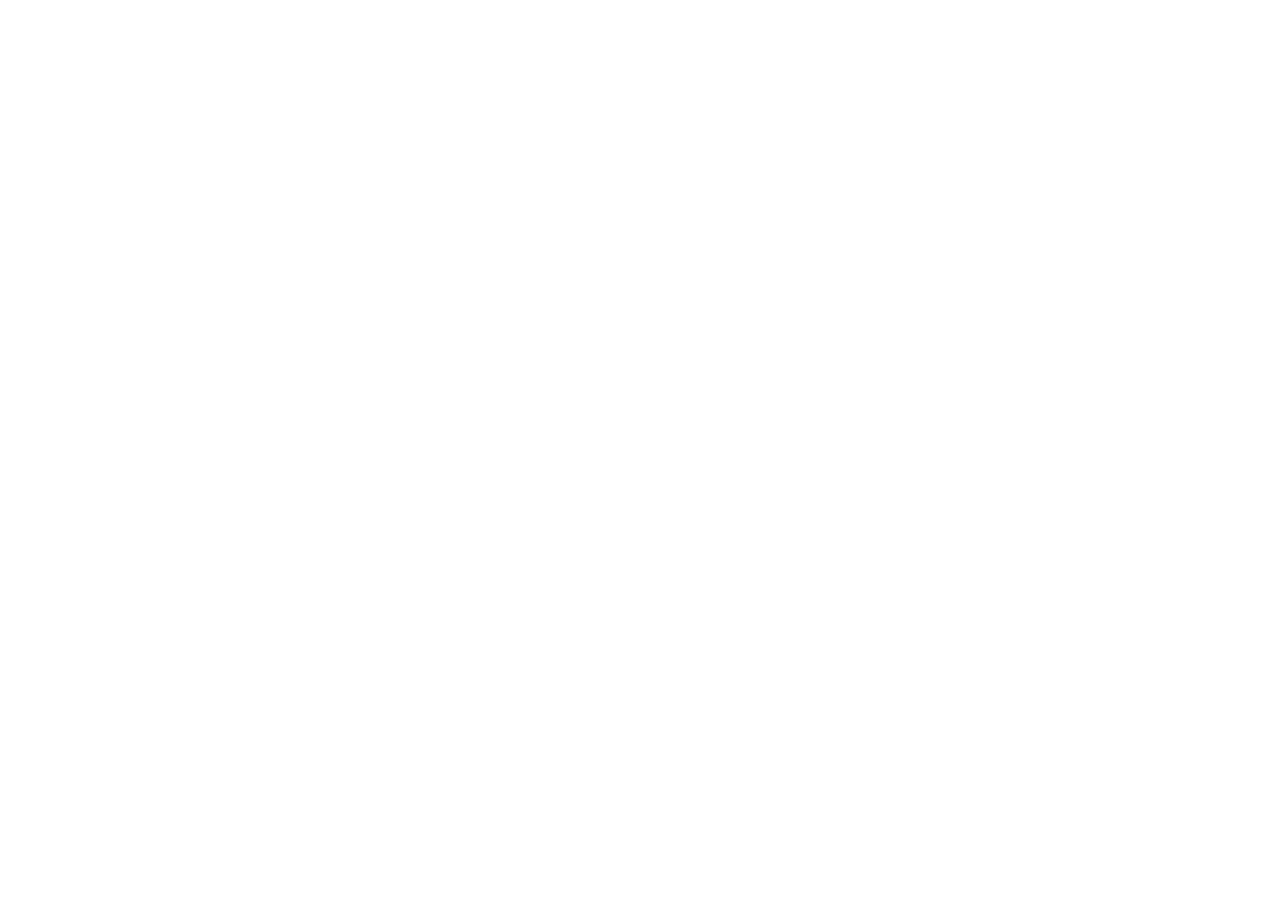
==== index.html @ 9b7648e2 "Addeed boilerplate. Start of project" ====
<!DOCTYPE html>
<html lang="en">
<head>
    <meta charset="UTF-8">
    <meta http-equiv="X-UA-Compatible" content="IE=edge">
    <meta name="viewport" content="width=device-width, initial-scale=1.0">
    <title>Administrator Dashboard</title>

    <link rel="stylesheet" href="style.css">
</head>
<body>
    
</body>

<script src="main.js"></script>
</html>
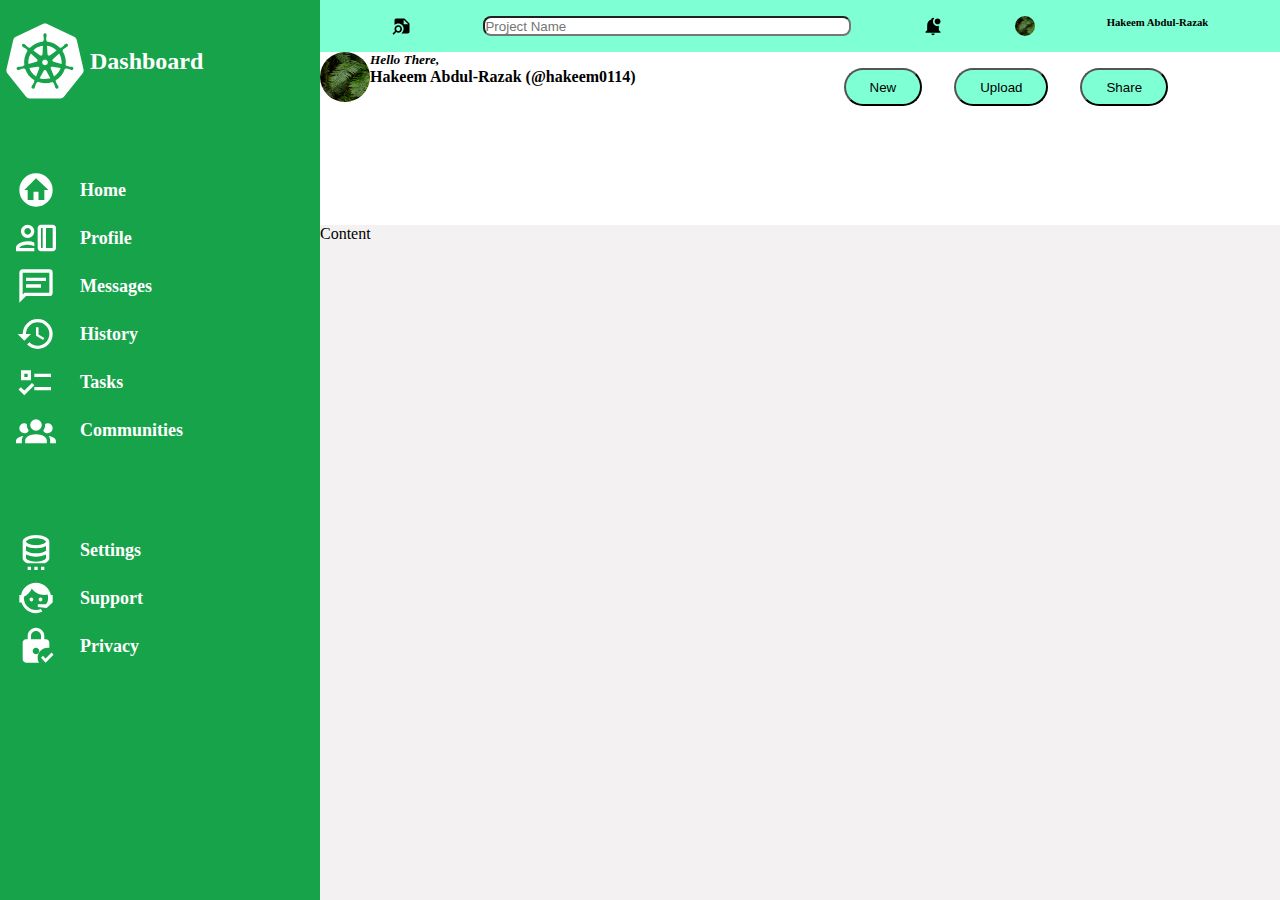
==== commit d4503ba4: "1/2 way through project" ====
--- a/index.html
+++ b/index.html
@@ -9,7 +9,88 @@
     <link rel="stylesheet" href="style.css">
 </head>
 <body>
-    
+    <div class="grid-container">
+        <div class="sidebar">
+            <div class="sidebar-hero">
+              <svg xmlns="http://www.w3.org/2000/svg" viewBox="0 0 24 24"><title>kubernetes</title><path d="M13.95 13.5H13.72C13.54 13.61 13.46 13.82 13.54 14L14.4 16.11C15.23 15.58 15.86 14.79 16.19 13.86L13.96 13.5H13.95M10.5 13.79C10.44 13.62 10.29 13.5 10.12 13.5H10.04L7.82 13.87C8.15 14.79 8.78 15.57 9.61 16.1L10.46 14.03V14C10.5 13.95 10.5 13.86 10.5 13.79M12.33 14.6C12.23 14.42 12 14.35 11.82 14.45C11.75 14.5 11.7 14.53 11.67 14.6H11.66L10.57 16.57C11.35 16.83 12.19 16.88 13 16.69C13.14 16.66 13.29 16.62 13.43 16.57L12.34 14.6H12.33M15.78 10.03L14.1 11.5L14.11 11.53C13.95 11.67 13.93 11.91 14.07 12.06C14.12 12.12 14.18 12.16 14.25 12.18L14.26 12.19L16.43 12.81C16.5 11.84 16.29 10.86 15.78 10.03M12.67 10.19C12.68 10.4 12.85 10.56 13.06 10.55C13.14 10.55 13.21 10.53 13.27 10.5H13.28L15.11 9.19C14.41 8.5 13.5 8.07 12.54 7.95L12.67 10.19M10.73 10.5C10.9 10.61 11.13 10.58 11.25 10.41C11.3 10.35 11.32 10.28 11.33 10.2H11.34L11.46 7.95C11.31 7.97 11.16 8 11 8.03C10.2 8.21 9.46 8.61 8.88 9.19L10.72 10.5H10.73M9.74 12.19C9.94 12.14 10.06 11.93 10 11.73C10 11.65 9.95 11.59 9.89 11.54V11.53L8.21 10C7.69 10.86 7.47 11.84 7.58 12.82L9.74 12.2V12.19M11.38 12.85L12 13.15L12.62 12.85L12.77 12.18L12.34 11.65H11.65L11.22 12.18L11.38 12.85M22.27 14.17L20.5 6.5C20.41 6.08 20.13 5.74 19.76 5.56L12.59 2.13C12.22 1.96 11.78 1.96 11.4 2.13L4.24 5.56C3.87 5.74 3.59 6.08 3.5 6.5L1.73 14.17C1.68 14.37 1.68 14.57 1.73 14.76C1.74 14.82 1.76 14.88 1.78 14.94C1.81 15.03 1.86 15.13 1.91 15.21C1.94 15.25 1.96 15.29 2 15.32L6.95 21.5C6.97 21.5 7 21.54 7 21.56C7.1 21.65 7.19 21.72 7.28 21.78C7.4 21.86 7.54 21.92 7.68 21.95C7.79 22 7.91 22 8 22H16.12C16.19 22 16.26 21.97 16.32 21.95C16.37 21.94 16.42 21.92 16.46 21.91C16.5 21.89 16.53 21.88 16.57 21.86C16.62 21.84 16.67 21.81 16.72 21.78C16.84 21.7 16.95 21.6 17.05 21.5L17.2 21.3L22 15.32C22.1 15.2 22.17 15.07 22.22 14.94C22.24 14.88 22.26 14.82 22.27 14.76C22.32 14.57 22.32 14.36 22.27 14.17M14.84 17.16C14.86 17.22 14.88 17.28 14.91 17.33C14.87 17.41 14.85 17.5 14.88 17.59C15 17.83 15.11 18.05 15.26 18.27C15.34 18.38 15.42 18.5 15.5 18.61C15.5 18.64 15.53 18.69 15.54 18.73C15.66 18.93 15.6 19.19 15.39 19.32S14.92 19.37 14.8 19.17C14.79 19.14 14.78 19.12 14.77 19.09C14.75 19.06 14.73 19 14.71 19C14.66 18.85 14.62 18.72 14.59 18.59C14.5 18.34 14.42 18.1 14.29 17.87C14.24 17.8 14.16 17.75 14.08 17.73L14 17.57C12.71 18.05 11.3 18.05 10.03 17.56L9.93 17.74C9.86 17.75 9.79 17.78 9.74 17.83C9.6 18.07 9.5 18.32 9.41 18.6C9.38 18.73 9.34 18.86 9.29 19C9.27 19 9.25 19.07 9.23 19.1C9.15 19.32 8.91 19.44 8.68 19.36C8.46 19.28 8.34 19.04 8.42 18.81C8.43 18.78 8.45 18.76 8.46 18.73C8.5 18.7 8.5 18.65 8.5 18.62C8.59 18.5 8.66 18.39 8.74 18.27C8.9 18.06 9.03 17.82 9.13 17.58C9.14 17.5 9.13 17.41 9.1 17.33L9.17 17.15C8 16.45 7.12 15.36 6.7 14.06L6.5 14.09C6.44 14.04 6.35 14 6.27 14C6 14.05 5.76 14.13 5.5 14.22C5.39 14.28 5.26 14.33 5.13 14.37C5.1 14.38 5.06 14.39 5 14.4C4.78 14.47 4.54 14.35 4.46 14.13C4.39 13.9 4.5 13.66 4.74 13.58C4.76 13.58 4.79 13.57 4.82 13.57V13.56H4.83L4.94 13.54C5.08 13.5 5.22 13.5 5.35 13.5C5.61 13.5 5.87 13.44 6.12 13.38C6.2 13.33 6.26 13.27 6.31 13.19L6.5 13.14C6.29 11.78 6.6 10.41 7.36 9.27L7.22 9.15C7.22 9.06 7.19 8.97 7.14 8.9C6.94 8.73 6.73 8.58 6.5 8.45C6.38 8.39 6.26 8.32 6.14 8.24C6.12 8.22 6.08 8.19 6.06 8.17L6.05 8.16C5.85 8 5.8 7.74 5.94 7.53C6.03 7.43 6.15 7.38 6.29 7.38C6.4 7.39 6.5 7.43 6.59 7.5L6.68 7.57C6.78 7.66 6.87 7.77 6.96 7.87C7.14 8.06 7.33 8.24 7.54 8.39C7.62 8.43 7.71 8.44 7.8 8.42L7.95 8.53C8.7 7.73 9.68 7.17 10.75 6.93C11 6.87 11.27 6.83 11.53 6.81L11.54 6.63C11.61 6.57 11.65 6.5 11.68 6.4C11.69 6.14 11.67 5.88 11.63 5.63C11.6 5.5 11.58 5.36 11.57 5.22V5.1C11.55 4.86 11.72 4.65 11.96 4.62S12.4 4.77 12.43 5V5.22C12.42 5.36 12.4 5.5 12.37 5.63C12.33 5.88 12.31 6.14 12.32 6.4C12.34 6.5 12.39 6.57 12.46 6.62L12.47 6.81C13.83 6.93 15.09 7.54 16.03 8.53L16.19 8.41C16.28 8.43 16.37 8.42 16.45 8.38C16.66 8.23 16.86 8.05 17.03 7.86C17.12 7.76 17.21 7.66 17.31 7.56C17.34 7.54 17.38 7.5 17.41 7.5C17.58 7.32 17.85 7.32 18 7.5C18.19 7.66 18.18 7.93 18 8.1C18 8.12 17.97 8.14 17.94 8.16C17.92 8.18 17.88 8.21 17.85 8.23C17.74 8.31 17.62 8.38 17.5 8.44C17.27 8.57 17.05 8.72 16.86 8.89C16.8 8.96 16.77 9.04 16.78 9.13L16.62 9.27C17.39 10.4 17.7 11.78 17.5 13.13L17.69 13.18C17.73 13.26 17.8 13.32 17.88 13.36C18.13 13.43 18.39 13.47 18.65 13.5H19.06C19.09 13.53 19.14 13.54 19.18 13.55C19.42 13.58 19.58 13.8 19.55 14.04C19.5 14.27 19.31 14.44 19.07 14.41C19.04 14.4 19 14.4 19 14.39V14.38C18.94 14.38 18.9 14.37 18.86 14.36C18.73 14.32 18.61 14.27 18.5 14.21C18.24 14.11 18 14.04 17.73 14C17.64 14 17.56 14 17.5 14.08C17.43 14.07 17.37 14.06 17.31 14.05C16.9 15.36 16 16.46 14.84 17.16Z" /></svg>
+                <h2>Dashboard</h2>
+            </div>
+
+           <div class="sidebar-menu">
+                <div class="image-text"> 
+                    <svg xmlns="http://www.w3.org/2000/svg" viewBox="0 0 24 24"><title>home-circle</title><path d="M19.07,4.93C17.22,3 14.66,1.96 12,2C9.34,1.96 6.79,3 4.94,4.93C3,6.78 1.96,9.34 2,12C1.96,14.66 3,17.21 4.93,19.06C6.78,21 9.34,22.04 12,22C14.66,22.04 17.21,21 19.06,19.07C21,17.22 22.04,14.66 22,12C22.04,9.34 21,6.78 19.07,4.93M17,12V18H13.5V13H10.5V18H7V12H5L12,5L19.5,12H17Z" /></svg>
+                    <p> <a href="#">Home</a> </p>
+                </div>
+                <div class="image-text"> 
+                    <svg xmlns="http://www.w3.org/2000/svg" viewBox="0 0 24 24"><title>account-credit-card-outline</title><path d="M7 4C4.8 4 3 5.8 3 8S4.8 12 7 12 11 10.2 11 8 9.2 4 7 4M7 10C5.9 10 5 9.1 5 8S5.9 6 7 6 9 6.9 9 8 8.1 10 7 10M7 14C3.1 14 0 15.8 0 18V20H11V18H2C2 17.4 3.8 16 7 16C8.8 16 10.2 16.5 11 17V14.8C9.9 14.3 8.5 14 7 14M22 4H15C13.9 4 13 4.9 13 6V18C13 19.1 13.9 20 15 20H22C23.1 20 24 19.1 24 18V6C24 4.9 23.1 4 22 4M16 18H15V6H16V18M22 18H18V6H22V18Z" /></svg>
+                     <p> <a href="#">Profile</a> </p>
+                </div>
+                <div class="image-text"> 
+                    <svg xmlns="http://www.w3.org/2000/svg" viewBox="0 0 24 24"><title>message-text-outline</title><path d="M20,2A2,2 0 0,1 22,4V16A2,2 0 0,1 20,18H6L2,22V4C2,2.89 2.9,2 4,2H20M4,4V17.17L5.17,16H20V4H4M6,7H18V9H6V7M6,11H15V13H6V11Z" /></svg>
+                     <p> <a href="#">Messages</a> </p>
+                </div>
+                <div class="image-text"> 
+                    <svg xmlns="http://www.w3.org/2000/svg" viewBox="0 0 24 24"><title>history</title><path d="M13.5,8H12V13L16.28,15.54L17,14.33L13.5,12.25V8M13,3A9,9 0 0,0 4,12H1L4.96,16.03L9,12H6A7,7 0 0,1 13,5A7,7 0 0,1 20,12A7,7 0 0,1 13,19C11.07,19 9.32,18.21 8.06,16.94L6.64,18.36C8.27,20 10.5,21 13,21A9,9 0 0,0 22,12A9,9 0 0,0 13,3" /></svg>
+                      <p> <a href="#">History</a> </p>
+                </div>
+                <div class="image-text"> 
+                    <svg xmlns="http://www.w3.org/2000/svg" viewBox="0 0 24 24"><title>format-list-checks</title><path d="M3,5H9V11H3V5M5,7V9H7V7H5M11,7H21V9H11V7M11,15H21V17H11V15M5,20L1.5,16.5L2.91,15.09L5,17.17L9.59,12.59L11,14L5,20Z" /></svg>
+                     <p> <a href="#">Tasks</a> </p>
+                </div>
+                <div class="image-text"> 
+                    <svg xmlns="http://www.w3.org/2000/svg" viewBox="0 0 24 24"><title>account-group</title><path d="M12,5.5A3.5,3.5 0 0,1 15.5,9A3.5,3.5 0 0,1 12,12.5A3.5,3.5 0 0,1 8.5,9A3.5,3.5 0 0,1 12,5.5M5,8C5.56,8 6.08,8.15 6.53,8.42C6.38,9.85 6.8,11.27 7.66,12.38C7.16,13.34 6.16,14 5,14A3,3 0 0,1 2,11A3,3 0 0,1 5,8M19,8A3,3 0 0,1 22,11A3,3 0 0,1 19,14C17.84,14 16.84,13.34 16.34,12.38C17.2,11.27 17.62,9.85 17.47,8.42C17.92,8.15 18.44,8 19,8M5.5,18.25C5.5,16.18 8.41,14.5 12,14.5C15.59,14.5 18.5,16.18 18.5,18.25V20H5.5V18.25M0,20V18.5C0,17.11 1.89,15.94 4.45,15.6C3.86,16.28 3.5,17.22 3.5,18.25V20H0M24,20H20.5V18.25C20.5,17.22 20.14,16.28 19.55,15.6C22.11,15.94 24,17.11 24,18.5V20Z" /></svg>
+                     <p> <a href="#">Communities</a> </p>
+                </div>
+           </div>
+
+           <div class="sidebar-menu2">
+                <div class="image-text"> 
+                    <svg xmlns="http://www.w3.org/2000/svg" viewBox="0 0 24 24"><title>database-settings-outline</title><path d="M12 3C7.58 3 4 4.79 4 7V17C4 18.2 5.06 19.27 6.73 20H17.27C18.94 19.27 20 18.2 20 17V7C20 4.79 16.42 3 12 3M18 17C18 17.5 15.87 19 12 19S6 17.5 6 17V14.77C7.61 15.55 9.72 16 12 16S16.39 15.55 18 14.77V17M18 12.45C16.7 13.4 14.42 14 12 14S7.3 13.4 6 12.45V9.64C7.47 10.47 9.61 11 12 11S16.53 10.47 18 9.64V12.45M12 9C8.13 9 6 7.5 6 7S8.13 5 12 5 18 6.5 18 7 15.87 9 12 9M7 22H9V24H7V22M15 22H17V24H15V22M11 22H13V24H11V22Z" /></svg> 
+                     <p> <a href="#">Settings</a> </p>
+                </div>
+                <div class="image-text"> 
+                    <svg xmlns="http://www.w3.org/2000/svg" viewBox="0 0 24 24"><title>face-agent</title><path d="M18.72,14.76C19.07,13.91 19.26,13 19.26,12C19.26,11.28 19.15,10.59 18.96,9.95C18.31,10.1 17.63,10.18 16.92,10.18C13.86,10.18 11.15,8.67 9.5,6.34C8.61,8.5 6.91,10.26 4.77,11.22C4.73,11.47 4.73,11.74 4.73,12A7.27,7.27 0 0,0 12,19.27C13.05,19.27 14.06,19.04 14.97,18.63C15.54,19.72 15.8,20.26 15.78,20.26C14.14,20.81 12.87,21.08 12,21.08C9.58,21.08 7.27,20.13 5.57,18.42C4.53,17.38 3.76,16.11 3.33,14.73H2V10.18H3.09C3.93,6.04 7.6,2.92 12,2.92C14.4,2.92 16.71,3.87 18.42,5.58C19.69,6.84 20.54,8.45 20.89,10.18H22V14.67H22V14.69L22,14.73H21.94L18.38,18L13.08,17.4V15.73H17.91L18.72,14.76M9.27,11.77C9.57,11.77 9.86,11.89 10.07,12.11C10.28,12.32 10.4,12.61 10.4,12.91C10.4,13.21 10.28,13.5 10.07,13.71C9.86,13.92 9.57,14.04 9.27,14.04C8.64,14.04 8.13,13.54 8.13,12.91C8.13,12.28 8.64,11.77 9.27,11.77M14.72,11.77C15.35,11.77 15.85,12.28 15.85,12.91C15.85,13.54 15.35,14.04 14.72,14.04C14.09,14.04 13.58,13.54 13.58,12.91A1.14,1.14 0 0,1 14.72,11.77Z" /></svg>
+                      <p> <a href="#">Support</a> </p>
+                </div>
+                <div class="image-text"> 
+                    <svg xmlns="http://www.w3.org/2000/svg" viewBox="0 0 24 24"><title>lock-check</title><path d="M19 13C19.34 13 19.67 13.04 20 13.09V10C20 8.9 19.11 8 18 8H17V6C17 3.24 14.76 1 12 1S7 3.24 7 6V8H6C4.9 8 4 8.89 4 10V20C4 21.11 4.89 22 6 22H13.81C13.3 21.12 13 20.1 13 19C13 15.69 15.69 13 19 13M9 6C9 4.34 10.34 3 12 3S15 4.34 15 6V8H9V6M12 17C10.9 17 10 16.11 10 15S10.9 13 12 13C13.1 13 14 13.89 14 15C14 16.11 13.11 17 12 17M22.5 17.25L17.75 22L15 19L16.16 17.84L17.75 19.43L21.34 15.84L22.5 17.25Z" /></svg>
+                      <p> <a href="#">Privacy</a> </p>
+                </div>
+           </div>
+
+        </div>
+
+        <div class="main">
+            <div class="header">
+                <div class="nav">
+                    <svg xmlns="http://www.w3.org/2000/svg" viewBox="0 0 24 24"><title>note-search</title><path d="M15 3H5C3.89 3 3 3.89 3 5V10.82C5.55 8.37 9.59 8.4 12.1 10.9C14.63 13.44 14.63 17.56 12.1 20.1C11.74 20.45 11.35 20.74 10.94 21H19C20.11 21 21 20.11 21 19V9L15 3M14 10V4.5L19.5 10H14M7.5 11C5 11 3 13 3 15.5C3 16.38 3.25 17.21 3.69 17.9L.61 21L2 22.39L5.12 19.32C5.81 19.75 6.63 20 7.5 20C10 20 12 18 12 15.5S10 11 7.5 11M7.5 18C6.12 18 5 16.88 5 15.5S6.12 13 7.5 13 10 14.12 10 15.5 8.88 18 7.5 18Z" /></svg>
+                    <input type="text" placeholder="Project Name" class="search-field">
+                    <svg xmlns="http://www.w3.org/2000/svg" viewBox="0 0 24 24"><title>bell-badge</title><path d="M21 6.5C21 8.43 19.43 10 17.5 10S14 8.43 14 6.5 15.57 3 17.5 3 21 4.57 21 6.5M19 11.79C18.5 11.92 18 12 17.5 12C14.47 12 12 9.53 12 6.5C12 5.03 12.58 3.7 13.5 2.71C13.15 2.28 12.61 2 12 2C10.9 2 10 2.9 10 4V4.29C7.03 5.17 5 7.9 5 11V17L3 19V20H21V19L19 17V11.79M12 23C13.11 23 14 22.11 14 21H10C10 22.11 10.9 23 12 23Z" /></svg>               
+                    <img src="/images/leaf.aviv" width="20px" height="20px" alt="User Profile Photo">
+                    <h6>Hakeem Abdul-Razak</h6>
+                </div>
+
+                <div class="intro">
+                    <div class="left">
+                        <img src="/images/leaf.aviv" width="20px" height="20px" alt="User Profile Photo">
+                        <div class="left-text">
+                            <h5> <em>Hello There,</em></h5>
+                            <h4>Hakeem Abdul-Razak (@hakeem0114)</h4>
+                        </div>
+
+                        <div class="btns">
+                            <button>New</button>
+                            <button>Upload</button>
+                            <button>Share</button>
+                        </div>
+                    </div>
+
+                </div>
+            </div>
+            <div class="content">Content</div>
+        </div>
+           
+    </div>
 </body>
 
 <script src="main.js"></script>
--- a/style.css
+++ b/style.css
@@ -0,0 +1,167 @@
+*{
+    box-sizing: border-box;
+    margin: 0;
+    padding: 0;
+
+
+    --header-black: #212121;
+    --sidebar-red: #16a34a;
+    --sidebar-font: #fff;
+    --main-color: #d1d5db;
+}
+
+/* Sidebar*/
+
+body{
+    font-family:Georgia,serif;
+
+}
+
+.grid-container{
+   
+    display: grid;
+    grid-template-columns: 25% 75% ; /* col1, col2*/
+
+    
+}
+
+.sidebar{
+    background-color: var(--sidebar-red);
+    height: 100vh;
+    
+
+  
+    color: var(--sidebar-font);
+    fill: var(--sidebar-font);
+}
+
+.sidebar-menu{
+    display:grid;
+    gap: .5rem;
+    margin-left: 1rem;
+}
+.sidebar-hero{
+    display:flex; /* Puts letter on right of image*/
+    justify-content: start;
+    align-items: center;
+    margin: 1rem 0 4rem 0; /* top | right | bottom | left */
+}
+
+.sidebar-hero > svg{
+    width: 90px;
+    height: 90px;
+}
+
+.image-text{
+    display: flex;
+    justify-content: start;
+    align-items: center;
+} 
+.image-text>svg{
+    width: 40px;
+    height: 40px;
+}
+
+.image-text >p{
+    font-size: 18px;
+    font-weight: bold;  
+
+    padding-left: 1.5rem;    
+}
+
+.image-text > p a{
+    text-decoration: none; /*Removed hyperlink underline*/
+    color:  #fff;
+}
+.image-text > p a:visited{
+    text-decoration: none; /*Removed hyperlink underline*/
+    color:  #fff;
+}
+
+
+.image-text > p:hover{
+   transform: scale(1.05);
+   
+   
+}
+
+
+.sidebar-menu2{
+    margin-top: 5rem;
+    margin-left: 1rem;
+
+    display:grid;
+    gap: .5rem;
+}
+/* Main*/
+
+.main{
+    margin: 0;
+    padding: 0;
+
+    background-color: #fff;
+    height:100vh;
+
+    display: grid;
+    grid-template-rows: 25% 75%;
+}
+
+.header{
+    background-color:  #fff;
+    height:100vh;
+
+    display:flex;
+    flex-direction: column;
+}
+
+.nav{
+    background-color: aquamarine;
+    display: flex;
+    justify-content: space-evenly;
+
+    padding: 1rem 0;
+}
+.nav > svg{
+    width: 20px;
+    height: 20px;
+}
+
+.nav > input{
+    width: 23rem;
+    border-radius: .5rem;
+}
+
+.nav>img, .left > img{
+    border-radius: 50%;
+}
+.left{
+   display: flex;
+}
+
+.left >img{
+    width:50px;
+    height: 50px;
+}
+
+.btns{
+    display: flex;
+    margin-left: 12rem;
+}
+
+.btns > button{
+    display: flex;
+    margin: 1rem;
+}
+
+button{
+    padding: 0px;
+    background-color: aquamarine;
+    columns: var(--sidebar-font);
+    border-radius: 20px;
+   padding: .6rem 1.5rem;
+    text-align: center;
+}
+
+.content{
+    background-color: rgb(243, 241, 241);
+}
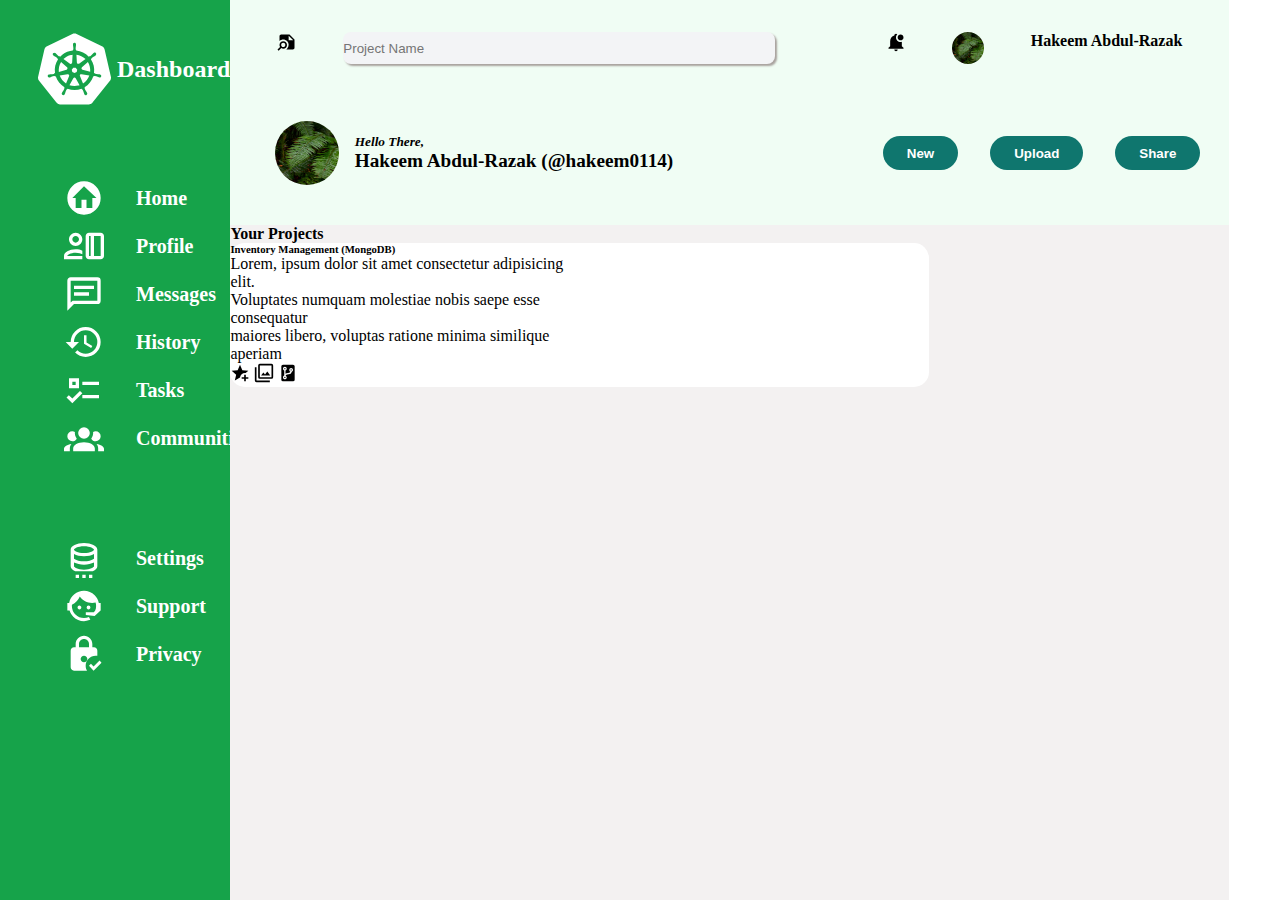
==== commit 73ad61ca: "Broke front-end. redo" ====
--- a/index.html
+++ b/index.html
@@ -67,12 +67,13 @@
                     <input type="text" placeholder="Project Name" class="search-field">
                     <svg xmlns="http://www.w3.org/2000/svg" viewBox="0 0 24 24"><title>bell-badge</title><path d="M21 6.5C21 8.43 19.43 10 17.5 10S14 8.43 14 6.5 15.57 3 17.5 3 21 4.57 21 6.5M19 11.79C18.5 11.92 18 12 17.5 12C14.47 12 12 9.53 12 6.5C12 5.03 12.58 3.7 13.5 2.71C13.15 2.28 12.61 2 12 2C10.9 2 10 2.9 10 4V4.29C7.03 5.17 5 7.9 5 11V17L3 19V20H21V19L19 17V11.79M12 23C13.11 23 14 22.11 14 21H10C10 22.11 10.9 23 12 23Z" /></svg>               
                     <img src="/images/leaf.aviv" width="20px" height="20px" alt="User Profile Photo">
-                    <h6>Hakeem Abdul-Razak</h6>
+                    <h4>Hakeem Abdul-Razak</h4>
                 </div>
 
                 <div class="intro">
                     <div class="left">
                         <img src="/images/leaf.aviv" width="20px" height="20px" alt="User Profile Photo">
+                       
                         <div class="left-text">
                             <h5> <em>Hello There,</em></h5>
                             <h4>Hakeem Abdul-Razak (@hakeem0114)</h4>
@@ -87,7 +88,29 @@
 
                 </div>
             </div>
-            <div class="content">Content</div>
+            <div class="content">
+                <div class="projects">
+                    <h4>Your Projects</h4>
+                    <div class="cards">
+                        <div class="cards-left">
+                            <h6>Inventory Management (MongoDB)</h6>
+                            <p>Lorem, ipsum dolor sit amet consectetur adipisicing elit. <br> 
+                                Voluptates numquam molestiae nobis saepe esse consequatur <br>
+                                 maiores libero, voluptas ratione minima similique aperiam  </p>
+                            <div class="icons">
+                                <svg xmlns="http://www.w3.org/2000/svg" viewBox="0 0 24 24"><title>star-plus</title><path d="M5.8 21L7.4 14L2 9.2L9.2 8.6L12 2L14.8 8.6L22 9.2L18.8 12H18C14.9 12 12.4 14.3 12 17.3L5.8 21M17 14V17H14V19H17V22H19V19H22V17H19V14H17Z" /></svg>
+                                <svg xmlns="http://www.w3.org/2000/svg" viewBox="0 0 24 24"><title>image-multiple-outline</title><path d="M21,17H7V3H21M21,1H7A2,2 0 0,0 5,3V17A2,2 0 0,0 7,19H21A2,2 0 0,0 23,17V3A2,2 0 0,0 21,1M3,5H1V21A2,2 0 0,0 3,23H19V21H3M15.96,10.29L13.21,13.83L11.25,11.47L8.5,15H19.5L15.96,10.29Z" /></svg>
+                                <svg xmlns="http://www.w3.org/2000/svg" viewBox="0 0 24 24"><title>source-repository</title><path d="M6,2H18A2,2 0 0,1 20,4V20A2,2 0 0,1 18,22H6A2,2 0 0,1 4,20V4A2,2 0 0,1 6,2M12.75,13.5C15.5,13.5 16.24,11.47 16.43,10.4C17.34,10.11 18,9.26 18,8.25C18,7 17,6 15.75,6C14.5,6 13.5,7 13.5,8.25C13.5,9.19 14.07,10 14.89,10.33C14.67,11 14,12 12,12C10.62,12 9.66,12.35 9,12.84V8.87C9.87,8.56 10.5,7.73 10.5,6.75C10.5,5.5 9.5,4.5 8.25,4.5C7,4.5 6,5.5 6,6.75C6,7.73 6.63,8.56 7.5,8.87V15.13C6.63,15.44 6,16.27 6,17.25C6,18.5 7,19.5 8.25,19.5C9.5,19.5 10.5,18.5 10.5,17.25C10.5,16.32 9.94,15.5 9.13,15.18C9.41,14.5 10.23,13.5 12.75,13.5M8.25,16.5A0.75,0.75 0 0,1 9,17.25A0.75,0.75 0 0,1 8.25,18A0.75,0.75 0 0,1 7.5,17.25A0.75,0.75 0 0,1 8.25,16.5M8.25,6A0.75,0.75 0 0,1 9,6.75A0.75,0.75 0 0,1 8.25,7.5A0.75,0.75 0 0,1 7.5,6.75A0.75,0.75 0 0,1 8.25,6M15.75,7.5A0.75,0.75 0 0,1 16.5,8.25A0.75,0.75 0 0,1 15.75,9A0.75,0.75 0 0,1 15,8.25A0.75,0.75 0 0,1 15.75,7.5Z" /></svg>
+                    
+                            </div>
+                        </div>
+                        <div class="class-right">
+
+                        </div>
+                    </div>
+                </div>
+                <div class="ann-trend"></div>
+            </div>
         </div>
            
     </div>
--- a/style.css
+++ b/style.css
@@ -1,7 +1,7 @@
 *{
     box-sizing: border-box;
-    margin: 0;
-    padding: 0;
+    margin: 0px;
+    padding: 0px;
 
 
     --header-black: #212121;
@@ -15,12 +15,14 @@
 body{
     font-family:Georgia,serif;
 
+    height: 100vh;
+    width: 100vw;
 }
 
 .grid-container{
    
     display: grid;
-    grid-template-columns: 25% 75% ; /* col1, col2*/
+    grid-template-columns: 18% 78% ; /* col1, col2*/
 
     
 }
@@ -38,13 +40,13 @@
 .sidebar-menu{
     display:grid;
     gap: .5rem;
-    margin-left: 1rem;
+    margin-left: 4rem;
 }
 .sidebar-hero{
     display:flex; /* Puts letter on right of image*/
     justify-content: start;
     align-items: center;
-    margin: 1rem 0 4rem 0; /* top | right | bottom | left */
+    margin: 1.5rem 0 4rem 2rem; /* top | right | bottom | left */
 }
 
 .sidebar-hero > svg{
@@ -63,10 +65,10 @@
 }
 
 .image-text >p{
-    font-size: 18px;
+    font-size: 20px;
     font-weight: bold;  
 
-    padding-left: 1.5rem;    
+    padding-left: 2rem;    
 }
 
 .image-text > p a{
@@ -88,11 +90,13 @@
 
 .sidebar-menu2{
     margin-top: 5rem;
-    margin-left: 1rem;
+    margin-left: 4rem;
 
     display:grid;
     gap: .5rem;
 }
+
+
 /* Main*/
 
 .main{
@@ -107,19 +111,17 @@
 }
 
 .header{
-    background-color:  #fff;
+    background-color: #f0fdf4;
     height:100vh;
 
     display:flex;
     flex-direction: column;
 }
-
 .nav{
-    background-color: aquamarine;
     display: flex;
     justify-content: space-evenly;
 
-    padding: 1rem 0;
+    padding: 2rem 0;
 }
 .nav > svg{
     width: 20px;
@@ -127,22 +129,47 @@
 }
 
 .nav > input{
-    width: 23rem;
+    width: 27rem;
     border-radius: .5rem;
+
+    margin-right: 4rem;
+
+}
+
+.search-field{
+    background-color: #f3f4f6;
+    border: 2px  #f3f4f6;
+    box-shadow: 2px 2px 2px #a8a29e;
+
+   
 }
 
 .nav>img, .left > img{
     border-radius: 50%;
+    width: 2rem;
+    height: 2rem;
 }
 .left{
    display: flex;
+
+   justify-content: center;
+   align-items: center;
+
+   margin: 1.5rem 0 1.5rem 2rem; /* top | right | bottom | left */
 }
 
 .left >img{
-    width:50px;
-    height: 50px;
-}
-
+    width: 4rem;
+    height: 4rem;
+}
+.left-text{
+    margin-left: 1rem;
+}
+.left-text >h4{
+    width: 20rem;
+
+    font-size: larger;
+}
 .btns{
     display: flex;
     margin-left: 12rem;
@@ -151,17 +178,44 @@
 .btns > button{
     display: flex;
     margin: 1rem;
+
+    
+    border: 2px  #ecfccb;
+}
+.btns > button:hover{
+    transform: scale(1.05);
 }
 
 button{
     padding: 0px;
-    background-color: aquamarine;
-    columns: var(--sidebar-font);
+    background-color:#0f766e;
+    color: var(--sidebar-font);
+    font-weight: bolder;
     border-radius: 20px;
    padding: .6rem 1.5rem;
     text-align: center;
+
 }
 
 .content{
     background-color: rgb(243, 241, 241);
-}
+    display: grid;
+    grid-template-columns: 70% 30%;
+    justify-content: center;
+}
+
+.cards{
+    display: grid;
+    grid-template-columns: 50% 50%;
+}
+
+.icons > svg{
+    width: 20px;
+    height: 20px;
+}
+
+.cards{
+    background-color: white;
+    border-radius: 15px;
+    border-left: 3px #fbbf24;
+}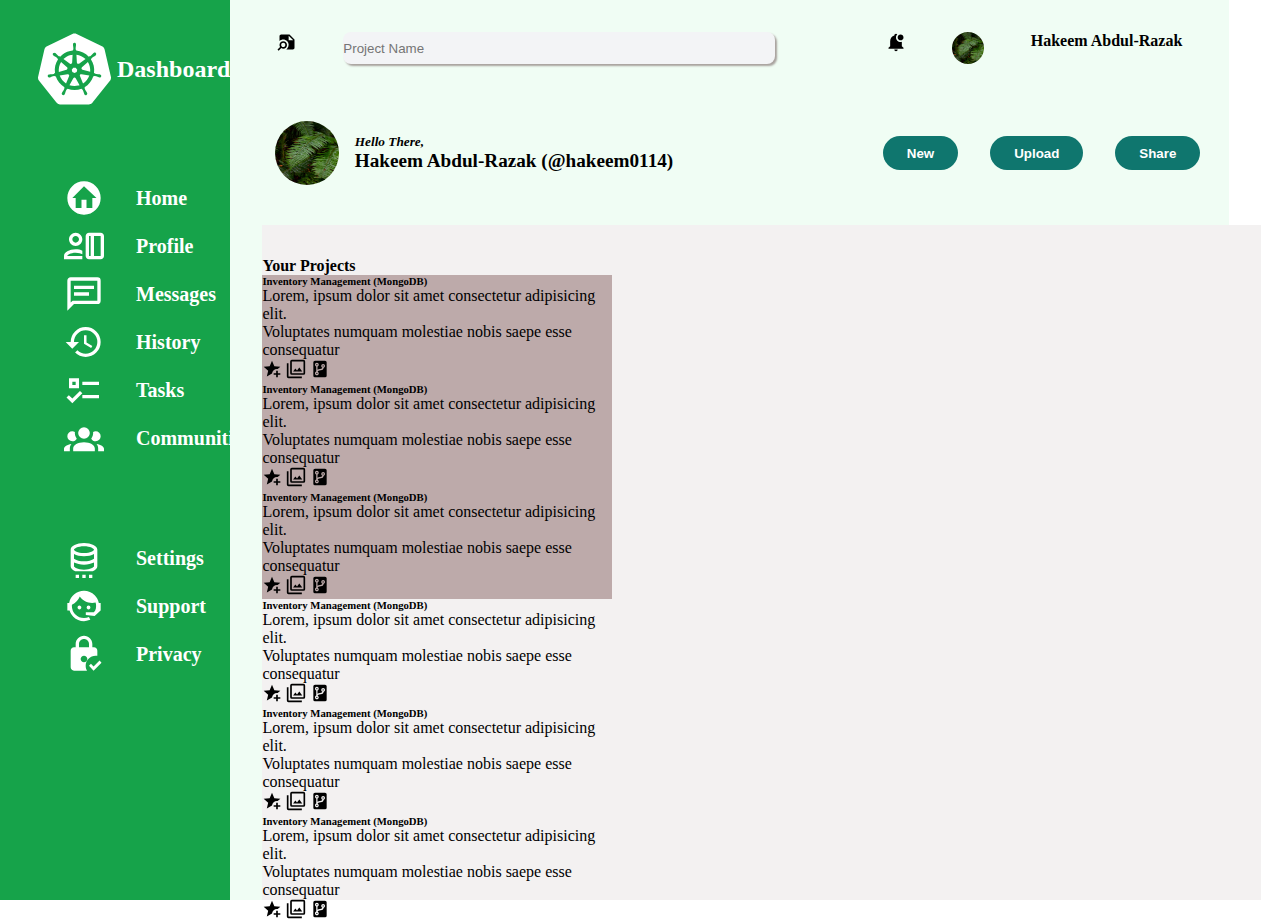
==== commit c5b698a7: "Solved problem. Column spacing issue with overflow" ====
--- a/index.html
+++ b/index.html
@@ -88,31 +88,99 @@
 
                 </div>
             </div>
+
             <div class="content">
                 <div class="projects">
                     <h4>Your Projects</h4>
                     <div class="cards">
                         <div class="cards-left">
-                            <h6>Inventory Management (MongoDB)</h6>
-                            <p>Lorem, ipsum dolor sit amet consectetur adipisicing elit. <br> 
-                                Voluptates numquam molestiae nobis saepe esse consequatur <br>
-                                 maiores libero, voluptas ratione minima similique aperiam  </p>
-                            <div class="icons">
-                                <svg xmlns="http://www.w3.org/2000/svg" viewBox="0 0 24 24"><title>star-plus</title><path d="M5.8 21L7.4 14L2 9.2L9.2 8.6L12 2L14.8 8.6L22 9.2L18.8 12H18C14.9 12 12.4 14.3 12 17.3L5.8 21M17 14V17H14V19H17V22H19V19H22V17H19V14H17Z" /></svg>
-                                <svg xmlns="http://www.w3.org/2000/svg" viewBox="0 0 24 24"><title>image-multiple-outline</title><path d="M21,17H7V3H21M21,1H7A2,2 0 0,0 5,3V17A2,2 0 0,0 7,19H21A2,2 0 0,0 23,17V3A2,2 0 0,0 21,1M3,5H1V21A2,2 0 0,0 3,23H19V21H3M15.96,10.29L13.21,13.83L11.25,11.47L8.5,15H19.5L15.96,10.29Z" /></svg>
-                                <svg xmlns="http://www.w3.org/2000/svg" viewBox="0 0 24 24"><title>source-repository</title><path d="M6,2H18A2,2 0 0,1 20,4V20A2,2 0 0,1 18,22H6A2,2 0 0,1 4,20V4A2,2 0 0,1 6,2M12.75,13.5C15.5,13.5 16.24,11.47 16.43,10.4C17.34,10.11 18,9.26 18,8.25C18,7 17,6 15.75,6C14.5,6 13.5,7 13.5,8.25C13.5,9.19 14.07,10 14.89,10.33C14.67,11 14,12 12,12C10.62,12 9.66,12.35 9,12.84V8.87C9.87,8.56 10.5,7.73 10.5,6.75C10.5,5.5 9.5,4.5 8.25,4.5C7,4.5 6,5.5 6,6.75C6,7.73 6.63,8.56 7.5,8.87V15.13C6.63,15.44 6,16.27 6,17.25C6,18.5 7,19.5 8.25,19.5C9.5,19.5 10.5,18.5 10.5,17.25C10.5,16.32 9.94,15.5 9.13,15.18C9.41,14.5 10.23,13.5 12.75,13.5M8.25,16.5A0.75,0.75 0 0,1 9,17.25A0.75,0.75 0 0,1 8.25,18A0.75,0.75 0 0,1 7.5,17.25A0.75,0.75 0 0,1 8.25,16.5M8.25,6A0.75,0.75 0 0,1 9,6.75A0.75,0.75 0 0,1 8.25,7.5A0.75,0.75 0 0,1 7.5,6.75A0.75,0.75 0 0,1 8.25,6M15.75,7.5A0.75,0.75 0 0,1 16.5,8.25A0.75,0.75 0 0,1 15.75,9A0.75,0.75 0 0,1 15,8.25A0.75,0.75 0 0,1 15.75,7.5Z" /></svg>
-                    
-                            </div>
+                                <div class="card">
+                                    <h6>Inventory Management (MongoDB)</h6>
+                                    <p>Lorem, ipsum dolor sit amet consectetur adipisicing elit. <br> 
+                                        Voluptates numquam molestiae nobis saepe esse consequatur <br>
+                                        </p>
+                                    <div class="icons">
+                                        <svg xmlns="http://www.w3.org/2000/svg" viewBox="0 0 24 24"><title>star-plus</title><path d="M5.8 21L7.4 14L2 9.2L9.2 8.6L12 2L14.8 8.6L22 9.2L18.8 12H18C14.9 12 12.4 14.3 12 17.3L5.8 21M17 14V17H14V19H17V22H19V19H22V17H19V14H17Z" /></svg>
+                                        <svg xmlns="http://www.w3.org/2000/svg" viewBox="0 0 24 24"><title>image-multiple-outline</title><path d="M21,17H7V3H21M21,1H7A2,2 0 0,0 5,3V17A2,2 0 0,0 7,19H21A2,2 0 0,0 23,17V3A2,2 0 0,0 21,1M3,5H1V21A2,2 0 0,0 3,23H19V21H3M15.96,10.29L13.21,13.83L11.25,11.47L8.5,15H19.5L15.96,10.29Z" /></svg>
+                                        <svg xmlns="http://www.w3.org/2000/svg" viewBox="0 0 24 24"><title>source-repository</title><path d="M6,2H18A2,2 0 0,1 20,4V20A2,2 0 0,1 18,22H6A2,2 0 0,1 4,20V4A2,2 0 0,1 6,2M12.75,13.5C15.5,13.5 16.24,11.47 16.43,10.4C17.34,10.11 18,9.26 18,8.25C18,7 17,6 15.75,6C14.5,6 13.5,7 13.5,8.25C13.5,9.19 14.07,10 14.89,10.33C14.67,11 14,12 12,12C10.62,12 9.66,12.35 9,12.84V8.87C9.87,8.56 10.5,7.73 10.5,6.75C10.5,5.5 9.5,4.5 8.25,4.5C7,4.5 6,5.5 6,6.75C6,7.73 6.63,8.56 7.5,8.87V15.13C6.63,15.44 6,16.27 6,17.25C6,18.5 7,19.5 8.25,19.5C9.5,19.5 10.5,18.5 10.5,17.25C10.5,16.32 9.94,15.5 9.13,15.18C9.41,14.5 10.23,13.5 12.75,13.5M8.25,16.5A0.75,0.75 0 0,1 9,17.25A0.75,0.75 0 0,1 8.25,18A0.75,0.75 0 0,1 7.5,17.25A0.75,0.75 0 0,1 8.25,16.5M8.25,6A0.75,0.75 0 0,1 9,6.75A0.75,0.75 0 0,1 8.25,7.5A0.75,0.75 0 0,1 7.5,6.75A0.75,0.75 0 0,1 8.25,6M15.75,7.5A0.75,0.75 0 0,1 16.5,8.25A0.75,0.75 0 0,1 15.75,9A0.75,0.75 0 0,1 15,8.25A0.75,0.75 0 0,1 15.75,7.5Z" /></svg>
+                            
+                                    </div>
+                                
+                                </div>
+                                <div class="card">
+                                    <h6>Inventory Management (MongoDB)</h6>
+                                    <p>Lorem, ipsum dolor sit amet consectetur adipisicing elit. <br> 
+                                        Voluptates numquam molestiae nobis saepe esse consequatur <br>
+                                        </p>
+                                    <div class="icons">
+                                        <svg xmlns="http://www.w3.org/2000/svg" viewBox="0 0 24 24"><title>star-plus</title><path d="M5.8 21L7.4 14L2 9.2L9.2 8.6L12 2L14.8 8.6L22 9.2L18.8 12H18C14.9 12 12.4 14.3 12 17.3L5.8 21M17 14V17H14V19H17V22H19V19H22V17H19V14H17Z" /></svg>
+                                        <svg xmlns="http://www.w3.org/2000/svg" viewBox="0 0 24 24"><title>image-multiple-outline</title><path d="M21,17H7V3H21M21,1H7A2,2 0 0,0 5,3V17A2,2 0 0,0 7,19H21A2,2 0 0,0 23,17V3A2,2 0 0,0 21,1M3,5H1V21A2,2 0 0,0 3,23H19V21H3M15.96,10.29L13.21,13.83L11.25,11.47L8.5,15H19.5L15.96,10.29Z" /></svg>
+                                        <svg xmlns="http://www.w3.org/2000/svg" viewBox="0 0 24 24"><title>source-repository</title><path d="M6,2H18A2,2 0 0,1 20,4V20A2,2 0 0,1 18,22H6A2,2 0 0,1 4,20V4A2,2 0 0,1 6,2M12.75,13.5C15.5,13.5 16.24,11.47 16.43,10.4C17.34,10.11 18,9.26 18,8.25C18,7 17,6 15.75,6C14.5,6 13.5,7 13.5,8.25C13.5,9.19 14.07,10 14.89,10.33C14.67,11 14,12 12,12C10.62,12 9.66,12.35 9,12.84V8.87C9.87,8.56 10.5,7.73 10.5,6.75C10.5,5.5 9.5,4.5 8.25,4.5C7,4.5 6,5.5 6,6.75C6,7.73 6.63,8.56 7.5,8.87V15.13C6.63,15.44 6,16.27 6,17.25C6,18.5 7,19.5 8.25,19.5C9.5,19.5 10.5,18.5 10.5,17.25C10.5,16.32 9.94,15.5 9.13,15.18C9.41,14.5 10.23,13.5 12.75,13.5M8.25,16.5A0.75,0.75 0 0,1 9,17.25A0.75,0.75 0 0,1 8.25,18A0.75,0.75 0 0,1 7.5,17.25A0.75,0.75 0 0,1 8.25,16.5M8.25,6A0.75,0.75 0 0,1 9,6.75A0.75,0.75 0 0,1 8.25,7.5A0.75,0.75 0 0,1 7.5,6.75A0.75,0.75 0 0,1 8.25,6M15.75,7.5A0.75,0.75 0 0,1 16.5,8.25A0.75,0.75 0 0,1 15.75,9A0.75,0.75 0 0,1 15,8.25A0.75,0.75 0 0,1 15.75,7.5Z" /></svg>
+                            
+                                    </div>
+                                
+                                </div>
+                                <div class="card">
+                                    <h6>Inventory Management (MongoDB)</h6>
+                                    <p>Lorem, ipsum dolor sit amet consectetur adipisicing elit. <br> 
+                                        Voluptates numquam molestiae nobis saepe esse consequatur <br>
+                                        </p>
+                                    <div class="icons">
+                                        <svg xmlns="http://www.w3.org/2000/svg" viewBox="0 0 24 24"><title>star-plus</title><path d="M5.8 21L7.4 14L2 9.2L9.2 8.6L12 2L14.8 8.6L22 9.2L18.8 12H18C14.9 12 12.4 14.3 12 17.3L5.8 21M17 14V17H14V19H17V22H19V19H22V17H19V14H17Z" /></svg>
+                                        <svg xmlns="http://www.w3.org/2000/svg" viewBox="0 0 24 24"><title>image-multiple-outline</title><path d="M21,17H7V3H21M21,1H7A2,2 0 0,0 5,3V17A2,2 0 0,0 7,19H21A2,2 0 0,0 23,17V3A2,2 0 0,0 21,1M3,5H1V21A2,2 0 0,0 3,23H19V21H3M15.96,10.29L13.21,13.83L11.25,11.47L8.5,15H19.5L15.96,10.29Z" /></svg>
+                                        <svg xmlns="http://www.w3.org/2000/svg" viewBox="0 0 24 24"><title>source-repository</title><path d="M6,2H18A2,2 0 0,1 20,4V20A2,2 0 0,1 18,22H6A2,2 0 0,1 4,20V4A2,2 0 0,1 6,2M12.75,13.5C15.5,13.5 16.24,11.47 16.43,10.4C17.34,10.11 18,9.26 18,8.25C18,7 17,6 15.75,6C14.5,6 13.5,7 13.5,8.25C13.5,9.19 14.07,10 14.89,10.33C14.67,11 14,12 12,12C10.62,12 9.66,12.35 9,12.84V8.87C9.87,8.56 10.5,7.73 10.5,6.75C10.5,5.5 9.5,4.5 8.25,4.5C7,4.5 6,5.5 6,6.75C6,7.73 6.63,8.56 7.5,8.87V15.13C6.63,15.44 6,16.27 6,17.25C6,18.5 7,19.5 8.25,19.5C9.5,19.5 10.5,18.5 10.5,17.25C10.5,16.32 9.94,15.5 9.13,15.18C9.41,14.5 10.23,13.5 12.75,13.5M8.25,16.5A0.75,0.75 0 0,1 9,17.25A0.75,0.75 0 0,1 8.25,18A0.75,0.75 0 0,1 7.5,17.25A0.75,0.75 0 0,1 8.25,16.5M8.25,6A0.75,0.75 0 0,1 9,6.75A0.75,0.75 0 0,1 8.25,7.5A0.75,0.75 0 0,1 7.5,6.75A0.75,0.75 0 0,1 8.25,6M15.75,7.5A0.75,0.75 0 0,1 16.5,8.25A0.75,0.75 0 0,1 15.75,9A0.75,0.75 0 0,1 15,8.25A0.75,0.75 0 0,1 15.75,7.5Z" /></svg>
+                            
+                                    </div>
+                                
+                                </div>
+                                <div class="card">
+                                    <h6>Inventory Management (MongoDB)</h6>
+                                    <p>Lorem, ipsum dolor sit amet consectetur adipisicing elit. <br> 
+                                        Voluptates numquam molestiae nobis saepe esse consequatur <br>
+                                        </p>
+                                    <div class="icons">
+                                        <svg xmlns="http://www.w3.org/2000/svg" viewBox="0 0 24 24"><title>star-plus</title><path d="M5.8 21L7.4 14L2 9.2L9.2 8.6L12 2L14.8 8.6L22 9.2L18.8 12H18C14.9 12 12.4 14.3 12 17.3L5.8 21M17 14V17H14V19H17V22H19V19H22V17H19V14H17Z" /></svg>
+                                        <svg xmlns="http://www.w3.org/2000/svg" viewBox="0 0 24 24"><title>image-multiple-outline</title><path d="M21,17H7V3H21M21,1H7A2,2 0 0,0 5,3V17A2,2 0 0,0 7,19H21A2,2 0 0,0 23,17V3A2,2 0 0,0 21,1M3,5H1V21A2,2 0 0,0 3,23H19V21H3M15.96,10.29L13.21,13.83L11.25,11.47L8.5,15H19.5L15.96,10.29Z" /></svg>
+                                        <svg xmlns="http://www.w3.org/2000/svg" viewBox="0 0 24 24"><title>source-repository</title><path d="M6,2H18A2,2 0 0,1 20,4V20A2,2 0 0,1 18,22H6A2,2 0 0,1 4,20V4A2,2 0 0,1 6,2M12.75,13.5C15.5,13.5 16.24,11.47 16.43,10.4C17.34,10.11 18,9.26 18,8.25C18,7 17,6 15.75,6C14.5,6 13.5,7 13.5,8.25C13.5,9.19 14.07,10 14.89,10.33C14.67,11 14,12 12,12C10.62,12 9.66,12.35 9,12.84V8.87C9.87,8.56 10.5,7.73 10.5,6.75C10.5,5.5 9.5,4.5 8.25,4.5C7,4.5 6,5.5 6,6.75C6,7.73 6.63,8.56 7.5,8.87V15.13C6.63,15.44 6,16.27 6,17.25C6,18.5 7,19.5 8.25,19.5C9.5,19.5 10.5,18.5 10.5,17.25C10.5,16.32 9.94,15.5 9.13,15.18C9.41,14.5 10.23,13.5 12.75,13.5M8.25,16.5A0.75,0.75 0 0,1 9,17.25A0.75,0.75 0 0,1 8.25,18A0.75,0.75 0 0,1 7.5,17.25A0.75,0.75 0 0,1 8.25,16.5M8.25,6A0.75,0.75 0 0,1 9,6.75A0.75,0.75 0 0,1 8.25,7.5A0.75,0.75 0 0,1 7.5,6.75A0.75,0.75 0 0,1 8.25,6M15.75,7.5A0.75,0.75 0 0,1 16.5,8.25A0.75,0.75 0 0,1 15.75,9A0.75,0.75 0 0,1 15,8.25A0.75,0.75 0 0,1 15.75,7.5Z" /></svg>
+                            
+                                    </div>
+                                
+                                </div>
+                                <div class="card">
+                                    <h6>Inventory Management (MongoDB)</h6>
+                                    <p>Lorem, ipsum dolor sit amet consectetur adipisicing elit. <br> 
+                                        Voluptates numquam molestiae nobis saepe esse consequatur <br>
+                                        </p>
+                                    <div class="icons">
+                                        <svg xmlns="http://www.w3.org/2000/svg" viewBox="0 0 24 24"><title>star-plus</title><path d="M5.8 21L7.4 14L2 9.2L9.2 8.6L12 2L14.8 8.6L22 9.2L18.8 12H18C14.9 12 12.4 14.3 12 17.3L5.8 21M17 14V17H14V19H17V22H19V19H22V17H19V14H17Z" /></svg>
+                                        <svg xmlns="http://www.w3.org/2000/svg" viewBox="0 0 24 24"><title>image-multiple-outline</title><path d="M21,17H7V3H21M21,1H7A2,2 0 0,0 5,3V17A2,2 0 0,0 7,19H21A2,2 0 0,0 23,17V3A2,2 0 0,0 21,1M3,5H1V21A2,2 0 0,0 3,23H19V21H3M15.96,10.29L13.21,13.83L11.25,11.47L8.5,15H19.5L15.96,10.29Z" /></svg>
+                                        <svg xmlns="http://www.w3.org/2000/svg" viewBox="0 0 24 24"><title>source-repository</title><path d="M6,2H18A2,2 0 0,1 20,4V20A2,2 0 0,1 18,22H6A2,2 0 0,1 4,20V4A2,2 0 0,1 6,2M12.75,13.5C15.5,13.5 16.24,11.47 16.43,10.4C17.34,10.11 18,9.26 18,8.25C18,7 17,6 15.75,6C14.5,6 13.5,7 13.5,8.25C13.5,9.19 14.07,10 14.89,10.33C14.67,11 14,12 12,12C10.62,12 9.66,12.35 9,12.84V8.87C9.87,8.56 10.5,7.73 10.5,6.75C10.5,5.5 9.5,4.5 8.25,4.5C7,4.5 6,5.5 6,6.75C6,7.73 6.63,8.56 7.5,8.87V15.13C6.63,15.44 6,16.27 6,17.25C6,18.5 7,19.5 8.25,19.5C9.5,19.5 10.5,18.5 10.5,17.25C10.5,16.32 9.94,15.5 9.13,15.18C9.41,14.5 10.23,13.5 12.75,13.5M8.25,16.5A0.75,0.75 0 0,1 9,17.25A0.75,0.75 0 0,1 8.25,18A0.75,0.75 0 0,1 7.5,17.25A0.75,0.75 0 0,1 8.25,16.5M8.25,6A0.75,0.75 0 0,1 9,6.75A0.75,0.75 0 0,1 8.25,7.5A0.75,0.75 0 0,1 7.5,6.75A0.75,0.75 0 0,1 8.25,6M15.75,7.5A0.75,0.75 0 0,1 16.5,8.25A0.75,0.75 0 0,1 15.75,9A0.75,0.75 0 0,1 15,8.25A0.75,0.75 0 0,1 15.75,7.5Z" /></svg>
+                            
+                                    </div>
+                                
+                                </div>
+                                <div class="card">
+                                    <h6>Inventory Management (MongoDB)</h6>
+                                    <p>Lorem, ipsum dolor sit amet consectetur adipisicing elit. <br> 
+                                        Voluptates numquam molestiae nobis saepe esse consequatur <br>
+                                        </p>
+                                    <div class="icons">
+                                        <svg xmlns="http://www.w3.org/2000/svg" viewBox="0 0 24 24"><title>star-plus</title><path d="M5.8 21L7.4 14L2 9.2L9.2 8.6L12 2L14.8 8.6L22 9.2L18.8 12H18C14.9 12 12.4 14.3 12 17.3L5.8 21M17 14V17H14V19H17V22H19V19H22V17H19V14H17Z" /></svg>
+                                        <svg xmlns="http://www.w3.org/2000/svg" viewBox="0 0 24 24"><title>image-multiple-outline</title><path d="M21,17H7V3H21M21,1H7A2,2 0 0,0 5,3V17A2,2 0 0,0 7,19H21A2,2 0 0,0 23,17V3A2,2 0 0,0 21,1M3,5H1V21A2,2 0 0,0 3,23H19V21H3M15.96,10.29L13.21,13.83L11.25,11.47L8.5,15H19.5L15.96,10.29Z" /></svg>
+                                        <svg xmlns="http://www.w3.org/2000/svg" viewBox="0 0 24 24"><title>source-repository</title><path d="M6,2H18A2,2 0 0,1 20,4V20A2,2 0 0,1 18,22H6A2,2 0 0,1 4,20V4A2,2 0 0,1 6,2M12.75,13.5C15.5,13.5 16.24,11.47 16.43,10.4C17.34,10.11 18,9.26 18,8.25C18,7 17,6 15.75,6C14.5,6 13.5,7 13.5,8.25C13.5,9.19 14.07,10 14.89,10.33C14.67,11 14,12 12,12C10.62,12 9.66,12.35 9,12.84V8.87C9.87,8.56 10.5,7.73 10.5,6.75C10.5,5.5 9.5,4.5 8.25,4.5C7,4.5 6,5.5 6,6.75C6,7.73 6.63,8.56 7.5,8.87V15.13C6.63,15.44 6,16.27 6,17.25C6,18.5 7,19.5 8.25,19.5C9.5,19.5 10.5,18.5 10.5,17.25C10.5,16.32 9.94,15.5 9.13,15.18C9.41,14.5 10.23,13.5 12.75,13.5M8.25,16.5A0.75,0.75 0 0,1 9,17.25A0.75,0.75 0 0,1 8.25,18A0.75,0.75 0 0,1 7.5,17.25A0.75,0.75 0 0,1 8.25,16.5M8.25,6A0.75,0.75 0 0,1 9,6.75A0.75,0.75 0 0,1 8.25,7.5A0.75,0.75 0 0,1 7.5,6.75A0.75,0.75 0 0,1 8.25,6M15.75,7.5A0.75,0.75 0 0,1 16.5,8.25A0.75,0.75 0 0,1 15.75,9A0.75,0.75 0 0,1 15,8.25A0.75,0.75 0 0,1 15.75,7.5Z" /></svg>
+                            
+                                    </div>
+                                
+                                </div>
                         </div>
-                        <div class="class-right">
-
-                        </div>
+                        
+                        <div class="class-right"> </div>
                     </div>
                 </div>
                 <div class="ann-trend"></div>
             </div>
+
         </div>
-           
     </div>
 </body>
 
--- a/style.css
+++ b/style.css
@@ -201,21 +201,24 @@
     background-color: rgb(243, 241, 241);
     display: grid;
     grid-template-columns: 70% 30%;
-    justify-content: center;
+    width: 100%;
+    height: 100%;
+
+    margin-left: 2rem;
+    padding-top: 2rem;
+}
+
+.cards-left{
+    background-color: rgb(189, 170, 170);
 }
 
 .cards{
     display: grid;
     grid-template-columns: 50% 50%;
+    grid-template-rows: 50% 50%;
 }
 
 .icons > svg{
     width: 20px;
     height: 20px;
 }
-
-.cards{
-    background-color: white;
-    border-radius: 15px;
-    border-left: 3px #fbbf24;
-}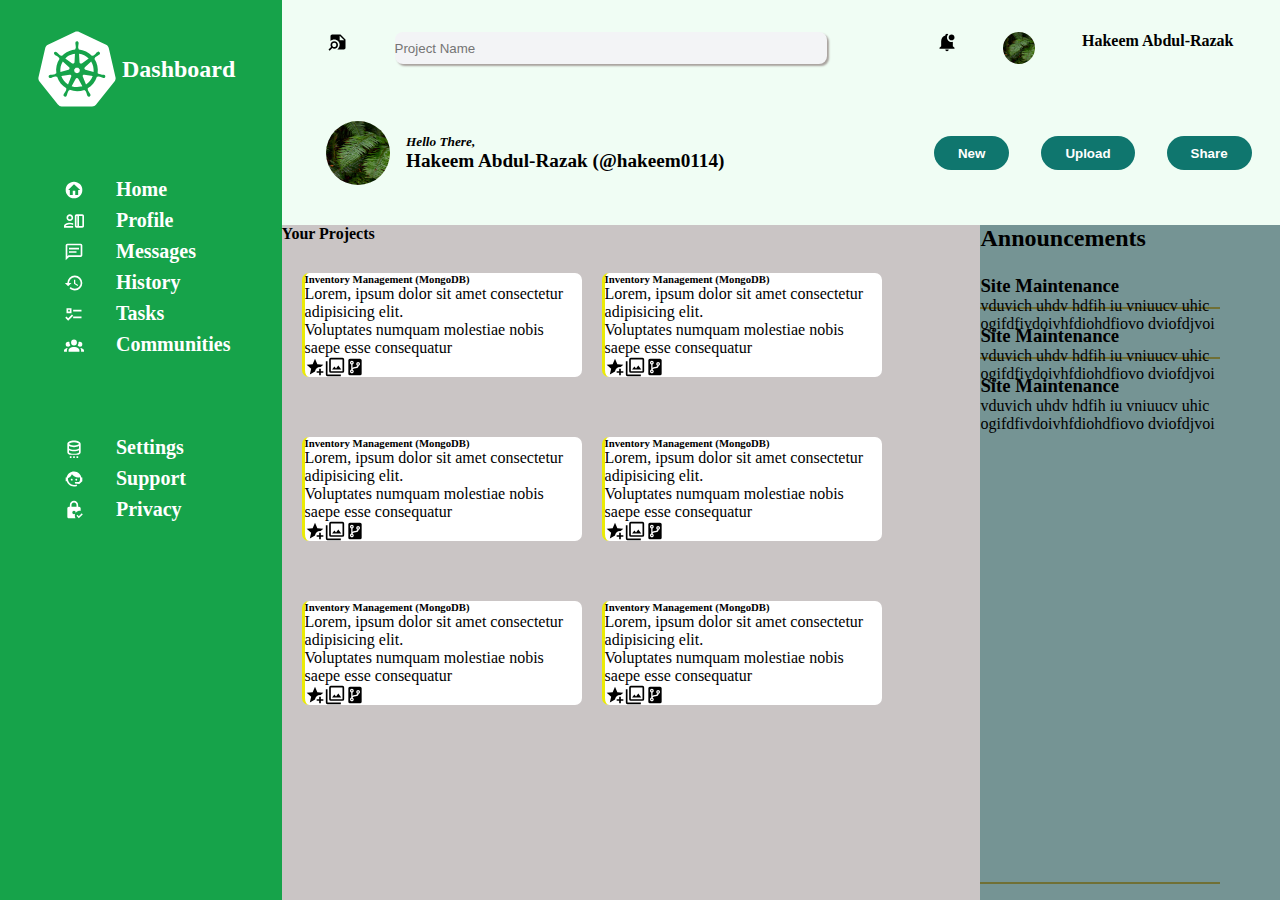
==== commit fba17db1: "Last section left" ====
--- a/index.html
+++ b/index.html
@@ -99,85 +99,104 @@
                                     <p>Lorem, ipsum dolor sit amet consectetur adipisicing elit. <br> 
                                         Voluptates numquam molestiae nobis saepe esse consequatur <br>
                                         </p>
-                                    <div class="icons">
-                                        <svg xmlns="http://www.w3.org/2000/svg" viewBox="0 0 24 24"><title>star-plus</title><path d="M5.8 21L7.4 14L2 9.2L9.2 8.6L12 2L14.8 8.6L22 9.2L18.8 12H18C14.9 12 12.4 14.3 12 17.3L5.8 21M17 14V17H14V19H17V22H19V19H22V17H19V14H17Z" /></svg>
-                                        <svg xmlns="http://www.w3.org/2000/svg" viewBox="0 0 24 24"><title>image-multiple-outline</title><path d="M21,17H7V3H21M21,1H7A2,2 0 0,0 5,3V17A2,2 0 0,0 7,19H21A2,2 0 0,0 23,17V3A2,2 0 0,0 21,1M3,5H1V21A2,2 0 0,0 3,23H19V21H3M15.96,10.29L13.21,13.83L11.25,11.47L8.5,15H19.5L15.96,10.29Z" /></svg>
-                                        <svg xmlns="http://www.w3.org/2000/svg" viewBox="0 0 24 24"><title>source-repository</title><path d="M6,2H18A2,2 0 0,1 20,4V20A2,2 0 0,1 18,22H6A2,2 0 0,1 4,20V4A2,2 0 0,1 6,2M12.75,13.5C15.5,13.5 16.24,11.47 16.43,10.4C17.34,10.11 18,9.26 18,8.25C18,7 17,6 15.75,6C14.5,6 13.5,7 13.5,8.25C13.5,9.19 14.07,10 14.89,10.33C14.67,11 14,12 12,12C10.62,12 9.66,12.35 9,12.84V8.87C9.87,8.56 10.5,7.73 10.5,6.75C10.5,5.5 9.5,4.5 8.25,4.5C7,4.5 6,5.5 6,6.75C6,7.73 6.63,8.56 7.5,8.87V15.13C6.63,15.44 6,16.27 6,17.25C6,18.5 7,19.5 8.25,19.5C9.5,19.5 10.5,18.5 10.5,17.25C10.5,16.32 9.94,15.5 9.13,15.18C9.41,14.5 10.23,13.5 12.75,13.5M8.25,16.5A0.75,0.75 0 0,1 9,17.25A0.75,0.75 0 0,1 8.25,18A0.75,0.75 0 0,1 7.5,17.25A0.75,0.75 0 0,1 8.25,16.5M8.25,6A0.75,0.75 0 0,1 9,6.75A0.75,0.75 0 0,1 8.25,7.5A0.75,0.75 0 0,1 7.5,6.75A0.75,0.75 0 0,1 8.25,6M15.75,7.5A0.75,0.75 0 0,1 16.5,8.25A0.75,0.75 0 0,1 15.75,9A0.75,0.75 0 0,1 15,8.25A0.75,0.75 0 0,1 15.75,7.5Z" /></svg>
-                            
-                                    </div>
-                                
-                                </div>
-                                <div class="card">
-                                    <h6>Inventory Management (MongoDB)</h6>
-                                    <p>Lorem, ipsum dolor sit amet consectetur adipisicing elit. <br> 
-                                        Voluptates numquam molestiae nobis saepe esse consequatur <br>
-                                        </p>
-                                    <div class="icons">
-                                        <svg xmlns="http://www.w3.org/2000/svg" viewBox="0 0 24 24"><title>star-plus</title><path d="M5.8 21L7.4 14L2 9.2L9.2 8.6L12 2L14.8 8.6L22 9.2L18.8 12H18C14.9 12 12.4 14.3 12 17.3L5.8 21M17 14V17H14V19H17V22H19V19H22V17H19V14H17Z" /></svg>
-                                        <svg xmlns="http://www.w3.org/2000/svg" viewBox="0 0 24 24"><title>image-multiple-outline</title><path d="M21,17H7V3H21M21,1H7A2,2 0 0,0 5,3V17A2,2 0 0,0 7,19H21A2,2 0 0,0 23,17V3A2,2 0 0,0 21,1M3,5H1V21A2,2 0 0,0 3,23H19V21H3M15.96,10.29L13.21,13.83L11.25,11.47L8.5,15H19.5L15.96,10.29Z" /></svg>
-                                        <svg xmlns="http://www.w3.org/2000/svg" viewBox="0 0 24 24"><title>source-repository</title><path d="M6,2H18A2,2 0 0,1 20,4V20A2,2 0 0,1 18,22H6A2,2 0 0,1 4,20V4A2,2 0 0,1 6,2M12.75,13.5C15.5,13.5 16.24,11.47 16.43,10.4C17.34,10.11 18,9.26 18,8.25C18,7 17,6 15.75,6C14.5,6 13.5,7 13.5,8.25C13.5,9.19 14.07,10 14.89,10.33C14.67,11 14,12 12,12C10.62,12 9.66,12.35 9,12.84V8.87C9.87,8.56 10.5,7.73 10.5,6.75C10.5,5.5 9.5,4.5 8.25,4.5C7,4.5 6,5.5 6,6.75C6,7.73 6.63,8.56 7.5,8.87V15.13C6.63,15.44 6,16.27 6,17.25C6,18.5 7,19.5 8.25,19.5C9.5,19.5 10.5,18.5 10.5,17.25C10.5,16.32 9.94,15.5 9.13,15.18C9.41,14.5 10.23,13.5 12.75,13.5M8.25,16.5A0.75,0.75 0 0,1 9,17.25A0.75,0.75 0 0,1 8.25,18A0.75,0.75 0 0,1 7.5,17.25A0.75,0.75 0 0,1 8.25,16.5M8.25,6A0.75,0.75 0 0,1 9,6.75A0.75,0.75 0 0,1 8.25,7.5A0.75,0.75 0 0,1 7.5,6.75A0.75,0.75 0 0,1 8.25,6M15.75,7.5A0.75,0.75 0 0,1 16.5,8.25A0.75,0.75 0 0,1 15.75,9A0.75,0.75 0 0,1 15,8.25A0.75,0.75 0 0,1 15.75,7.5Z" /></svg>
-                            
-                                    </div>
-                                
-                                </div>
-                                <div class="card">
-                                    <h6>Inventory Management (MongoDB)</h6>
-                                    <p>Lorem, ipsum dolor sit amet consectetur adipisicing elit. <br> 
-                                        Voluptates numquam molestiae nobis saepe esse consequatur <br>
-                                        </p>
-                                    <div class="icons">
-                                        <svg xmlns="http://www.w3.org/2000/svg" viewBox="0 0 24 24"><title>star-plus</title><path d="M5.8 21L7.4 14L2 9.2L9.2 8.6L12 2L14.8 8.6L22 9.2L18.8 12H18C14.9 12 12.4 14.3 12 17.3L5.8 21M17 14V17H14V19H17V22H19V19H22V17H19V14H17Z" /></svg>
-                                        <svg xmlns="http://www.w3.org/2000/svg" viewBox="0 0 24 24"><title>image-multiple-outline</title><path d="M21,17H7V3H21M21,1H7A2,2 0 0,0 5,3V17A2,2 0 0,0 7,19H21A2,2 0 0,0 23,17V3A2,2 0 0,0 21,1M3,5H1V21A2,2 0 0,0 3,23H19V21H3M15.96,10.29L13.21,13.83L11.25,11.47L8.5,15H19.5L15.96,10.29Z" /></svg>
-                                        <svg xmlns="http://www.w3.org/2000/svg" viewBox="0 0 24 24"><title>source-repository</title><path d="M6,2H18A2,2 0 0,1 20,4V20A2,2 0 0,1 18,22H6A2,2 0 0,1 4,20V4A2,2 0 0,1 6,2M12.75,13.5C15.5,13.5 16.24,11.47 16.43,10.4C17.34,10.11 18,9.26 18,8.25C18,7 17,6 15.75,6C14.5,6 13.5,7 13.5,8.25C13.5,9.19 14.07,10 14.89,10.33C14.67,11 14,12 12,12C10.62,12 9.66,12.35 9,12.84V8.87C9.87,8.56 10.5,7.73 10.5,6.75C10.5,5.5 9.5,4.5 8.25,4.5C7,4.5 6,5.5 6,6.75C6,7.73 6.63,8.56 7.5,8.87V15.13C6.63,15.44 6,16.27 6,17.25C6,18.5 7,19.5 8.25,19.5C9.5,19.5 10.5,18.5 10.5,17.25C10.5,16.32 9.94,15.5 9.13,15.18C9.41,14.5 10.23,13.5 12.75,13.5M8.25,16.5A0.75,0.75 0 0,1 9,17.25A0.75,0.75 0 0,1 8.25,18A0.75,0.75 0 0,1 7.5,17.25A0.75,0.75 0 0,1 8.25,16.5M8.25,6A0.75,0.75 0 0,1 9,6.75A0.75,0.75 0 0,1 8.25,7.5A0.75,0.75 0 0,1 7.5,6.75A0.75,0.75 0 0,1 8.25,6M15.75,7.5A0.75,0.75 0 0,1 16.5,8.25A0.75,0.75 0 0,1 15.75,9A0.75,0.75 0 0,1 15,8.25A0.75,0.75 0 0,1 15.75,7.5Z" /></svg>
-                            
-                                    </div>
-                                
-                                </div>
-                                <div class="card">
-                                    <h6>Inventory Management (MongoDB)</h6>
-                                    <p>Lorem, ipsum dolor sit amet consectetur adipisicing elit. <br> 
-                                        Voluptates numquam molestiae nobis saepe esse consequatur <br>
-                                        </p>
-                                    <div class="icons">
-                                        <svg xmlns="http://www.w3.org/2000/svg" viewBox="0 0 24 24"><title>star-plus</title><path d="M5.8 21L7.4 14L2 9.2L9.2 8.6L12 2L14.8 8.6L22 9.2L18.8 12H18C14.9 12 12.4 14.3 12 17.3L5.8 21M17 14V17H14V19H17V22H19V19H22V17H19V14H17Z" /></svg>
-                                        <svg xmlns="http://www.w3.org/2000/svg" viewBox="0 0 24 24"><title>image-multiple-outline</title><path d="M21,17H7V3H21M21,1H7A2,2 0 0,0 5,3V17A2,2 0 0,0 7,19H21A2,2 0 0,0 23,17V3A2,2 0 0,0 21,1M3,5H1V21A2,2 0 0,0 3,23H19V21H3M15.96,10.29L13.21,13.83L11.25,11.47L8.5,15H19.5L15.96,10.29Z" /></svg>
-                                        <svg xmlns="http://www.w3.org/2000/svg" viewBox="0 0 24 24"><title>source-repository</title><path d="M6,2H18A2,2 0 0,1 20,4V20A2,2 0 0,1 18,22H6A2,2 0 0,1 4,20V4A2,2 0 0,1 6,2M12.75,13.5C15.5,13.5 16.24,11.47 16.43,10.4C17.34,10.11 18,9.26 18,8.25C18,7 17,6 15.75,6C14.5,6 13.5,7 13.5,8.25C13.5,9.19 14.07,10 14.89,10.33C14.67,11 14,12 12,12C10.62,12 9.66,12.35 9,12.84V8.87C9.87,8.56 10.5,7.73 10.5,6.75C10.5,5.5 9.5,4.5 8.25,4.5C7,4.5 6,5.5 6,6.75C6,7.73 6.63,8.56 7.5,8.87V15.13C6.63,15.44 6,16.27 6,17.25C6,18.5 7,19.5 8.25,19.5C9.5,19.5 10.5,18.5 10.5,17.25C10.5,16.32 9.94,15.5 9.13,15.18C9.41,14.5 10.23,13.5 12.75,13.5M8.25,16.5A0.75,0.75 0 0,1 9,17.25A0.75,0.75 0 0,1 8.25,18A0.75,0.75 0 0,1 7.5,17.25A0.75,0.75 0 0,1 8.25,16.5M8.25,6A0.75,0.75 0 0,1 9,6.75A0.75,0.75 0 0,1 8.25,7.5A0.75,0.75 0 0,1 7.5,6.75A0.75,0.75 0 0,1 8.25,6M15.75,7.5A0.75,0.75 0 0,1 16.5,8.25A0.75,0.75 0 0,1 15.75,9A0.75,0.75 0 0,1 15,8.25A0.75,0.75 0 0,1 15.75,7.5Z" /></svg>
-                            
-                                    </div>
-                                
-                                </div>
-                                <div class="card">
-                                    <h6>Inventory Management (MongoDB)</h6>
-                                    <p>Lorem, ipsum dolor sit amet consectetur adipisicing elit. <br> 
-                                        Voluptates numquam molestiae nobis saepe esse consequatur <br>
-                                        </p>
-                                    <div class="icons">
-                                        <svg xmlns="http://www.w3.org/2000/svg" viewBox="0 0 24 24"><title>star-plus</title><path d="M5.8 21L7.4 14L2 9.2L9.2 8.6L12 2L14.8 8.6L22 9.2L18.8 12H18C14.9 12 12.4 14.3 12 17.3L5.8 21M17 14V17H14V19H17V22H19V19H22V17H19V14H17Z" /></svg>
-                                        <svg xmlns="http://www.w3.org/2000/svg" viewBox="0 0 24 24"><title>image-multiple-outline</title><path d="M21,17H7V3H21M21,1H7A2,2 0 0,0 5,3V17A2,2 0 0,0 7,19H21A2,2 0 0,0 23,17V3A2,2 0 0,0 21,1M3,5H1V21A2,2 0 0,0 3,23H19V21H3M15.96,10.29L13.21,13.83L11.25,11.47L8.5,15H19.5L15.96,10.29Z" /></svg>
-                                        <svg xmlns="http://www.w3.org/2000/svg" viewBox="0 0 24 24"><title>source-repository</title><path d="M6,2H18A2,2 0 0,1 20,4V20A2,2 0 0,1 18,22H6A2,2 0 0,1 4,20V4A2,2 0 0,1 6,2M12.75,13.5C15.5,13.5 16.24,11.47 16.43,10.4C17.34,10.11 18,9.26 18,8.25C18,7 17,6 15.75,6C14.5,6 13.5,7 13.5,8.25C13.5,9.19 14.07,10 14.89,10.33C14.67,11 14,12 12,12C10.62,12 9.66,12.35 9,12.84V8.87C9.87,8.56 10.5,7.73 10.5,6.75C10.5,5.5 9.5,4.5 8.25,4.5C7,4.5 6,5.5 6,6.75C6,7.73 6.63,8.56 7.5,8.87V15.13C6.63,15.44 6,16.27 6,17.25C6,18.5 7,19.5 8.25,19.5C9.5,19.5 10.5,18.5 10.5,17.25C10.5,16.32 9.94,15.5 9.13,15.18C9.41,14.5 10.23,13.5 12.75,13.5M8.25,16.5A0.75,0.75 0 0,1 9,17.25A0.75,0.75 0 0,1 8.25,18A0.75,0.75 0 0,1 7.5,17.25A0.75,0.75 0 0,1 8.25,16.5M8.25,6A0.75,0.75 0 0,1 9,6.75A0.75,0.75 0 0,1 8.25,7.5A0.75,0.75 0 0,1 7.5,6.75A0.75,0.75 0 0,1 8.25,6M15.75,7.5A0.75,0.75 0 0,1 16.5,8.25A0.75,0.75 0 0,1 15.75,9A0.75,0.75 0 0,1 15,8.25A0.75,0.75 0 0,1 15.75,7.5Z" /></svg>
-                            
-                                    </div>
-                                
-                                </div>
-                                <div class="card">
-                                    <h6>Inventory Management (MongoDB)</h6>
-                                    <p>Lorem, ipsum dolor sit amet consectetur adipisicing elit. <br> 
-                                        Voluptates numquam molestiae nobis saepe esse consequatur <br>
-                                        </p>
-                                    <div class="icons">
-                                        <svg xmlns="http://www.w3.org/2000/svg" viewBox="0 0 24 24"><title>star-plus</title><path d="M5.8 21L7.4 14L2 9.2L9.2 8.6L12 2L14.8 8.6L22 9.2L18.8 12H18C14.9 12 12.4 14.3 12 17.3L5.8 21M17 14V17H14V19H17V22H19V19H22V17H19V14H17Z" /></svg>
-                                        <svg xmlns="http://www.w3.org/2000/svg" viewBox="0 0 24 24"><title>image-multiple-outline</title><path d="M21,17H7V3H21M21,1H7A2,2 0 0,0 5,3V17A2,2 0 0,0 7,19H21A2,2 0 0,0 23,17V3A2,2 0 0,0 21,1M3,5H1V21A2,2 0 0,0 3,23H19V21H3M15.96,10.29L13.21,13.83L11.25,11.47L8.5,15H19.5L15.96,10.29Z" /></svg>
-                                        <svg xmlns="http://www.w3.org/2000/svg" viewBox="0 0 24 24"><title>source-repository</title><path d="M6,2H18A2,2 0 0,1 20,4V20A2,2 0 0,1 18,22H6A2,2 0 0,1 4,20V4A2,2 0 0,1 6,2M12.75,13.5C15.5,13.5 16.24,11.47 16.43,10.4C17.34,10.11 18,9.26 18,8.25C18,7 17,6 15.75,6C14.5,6 13.5,7 13.5,8.25C13.5,9.19 14.07,10 14.89,10.33C14.67,11 14,12 12,12C10.62,12 9.66,12.35 9,12.84V8.87C9.87,8.56 10.5,7.73 10.5,6.75C10.5,5.5 9.5,4.5 8.25,4.5C7,4.5 6,5.5 6,6.75C6,7.73 6.63,8.56 7.5,8.87V15.13C6.63,15.44 6,16.27 6,17.25C6,18.5 7,19.5 8.25,19.5C9.5,19.5 10.5,18.5 10.5,17.25C10.5,16.32 9.94,15.5 9.13,15.18C9.41,14.5 10.23,13.5 12.75,13.5M8.25,16.5A0.75,0.75 0 0,1 9,17.25A0.75,0.75 0 0,1 8.25,18A0.75,0.75 0 0,1 7.5,17.25A0.75,0.75 0 0,1 8.25,16.5M8.25,6A0.75,0.75 0 0,1 9,6.75A0.75,0.75 0 0,1 8.25,7.5A0.75,0.75 0 0,1 7.5,6.75A0.75,0.75 0 0,1 8.25,6M15.75,7.5A0.75,0.75 0 0,1 16.5,8.25A0.75,0.75 0 0,1 15.75,9A0.75,0.75 0 0,1 15,8.25A0.75,0.75 0 0,1 15.75,7.5Z" /></svg>
-                            
-                                    </div>
-                                
-                                </div>
+                                    <div class="image-text">
+                                        <svg xmlns="http://www.w3.org/2000/svg" viewBox="0 0 24 24"><title>star-plus</title><path d="M5.8 21L7.4 14L2 9.2L9.2 8.6L12 2L14.8 8.6L22 9.2L18.8 12H18C14.9 12 12.4 14.3 12 17.3L5.8 21M17 14V17H14V19H17V22H19V19H22V17H19V14H17Z" /></svg>
+                                        <svg xmlns="http://www.w3.org/2000/svg" viewBox="0 0 24 24"><title>image-multiple-outline</title><path d="M21,17H7V3H21M21,1H7A2,2 0 0,0 5,3V17A2,2 0 0,0 7,19H21A2,2 0 0,0 23,17V3A2,2 0 0,0 21,1M3,5H1V21A2,2 0 0,0 3,23H19V21H3M15.96,10.29L13.21,13.83L11.25,11.47L8.5,15H19.5L15.96,10.29Z" /></svg>
+                                        <svg xmlns="http://www.w3.org/2000/svg" viewBox="0 0 24 24"><title>source-repository</title><path d="M6,2H18A2,2 0 0,1 20,4V20A2,2 0 0,1 18,22H6A2,2 0 0,1 4,20V4A2,2 0 0,1 6,2M12.75,13.5C15.5,13.5 16.24,11.47 16.43,10.4C17.34,10.11 18,9.26 18,8.25C18,7 17,6 15.75,6C14.5,6 13.5,7 13.5,8.25C13.5,9.19 14.07,10 14.89,10.33C14.67,11 14,12 12,12C10.62,12 9.66,12.35 9,12.84V8.87C9.87,8.56 10.5,7.73 10.5,6.75C10.5,5.5 9.5,4.5 8.25,4.5C7,4.5 6,5.5 6,6.75C6,7.73 6.63,8.56 7.5,8.87V15.13C6.63,15.44 6,16.27 6,17.25C6,18.5 7,19.5 8.25,19.5C9.5,19.5 10.5,18.5 10.5,17.25C10.5,16.32 9.94,15.5 9.13,15.18C9.41,14.5 10.23,13.5 12.75,13.5M8.25,16.5A0.75,0.75 0 0,1 9,17.25A0.75,0.75 0 0,1 8.25,18A0.75,0.75 0 0,1 7.5,17.25A0.75,0.75 0 0,1 8.25,16.5M8.25,6A0.75,0.75 0 0,1 9,6.75A0.75,0.75 0 0,1 8.25,7.5A0.75,0.75 0 0,1 7.5,6.75A0.75,0.75 0 0,1 8.25,6M15.75,7.5A0.75,0.75 0 0,1 16.5,8.25A0.75,0.75 0 0,1 15.75,9A0.75,0.75 0 0,1 15,8.25A0.75,0.75 0 0,1 15.75,7.5Z" /></svg>
+                            
+                                    </div>                           
+                                </div>
+
+                                <div class="card">
+                                    <h6>Inventory Management (MongoDB)</h6>
+                                    <p>Lorem, ipsum dolor sit amet consectetur adipisicing elit. <br> 
+                                        Voluptates numquam molestiae nobis saepe esse consequatur <br>
+                                        </p>
+                                    <div class="image-text">
+                                        <svg xmlns="http://www.w3.org/2000/svg" viewBox="0 0 24 24"><title>star-plus</title><path d="M5.8 21L7.4 14L2 9.2L9.2 8.6L12 2L14.8 8.6L22 9.2L18.8 12H18C14.9 12 12.4 14.3 12 17.3L5.8 21M17 14V17H14V19H17V22H19V19H22V17H19V14H17Z" /></svg>
+                                        <svg xmlns="http://www.w3.org/2000/svg" viewBox="0 0 24 24"><title>image-multiple-outline</title><path d="M21,17H7V3H21M21,1H7A2,2 0 0,0 5,3V17A2,2 0 0,0 7,19H21A2,2 0 0,0 23,17V3A2,2 0 0,0 21,1M3,5H1V21A2,2 0 0,0 3,23H19V21H3M15.96,10.29L13.21,13.83L11.25,11.47L8.5,15H19.5L15.96,10.29Z" /></svg>
+                                        <svg xmlns="http://www.w3.org/2000/svg" viewBox="0 0 24 24"><title>source-repository</title><path d="M6,2H18A2,2 0 0,1 20,4V20A2,2 0 0,1 18,22H6A2,2 0 0,1 4,20V4A2,2 0 0,1 6,2M12.75,13.5C15.5,13.5 16.24,11.47 16.43,10.4C17.34,10.11 18,9.26 18,8.25C18,7 17,6 15.75,6C14.5,6 13.5,7 13.5,8.25C13.5,9.19 14.07,10 14.89,10.33C14.67,11 14,12 12,12C10.62,12 9.66,12.35 9,12.84V8.87C9.87,8.56 10.5,7.73 10.5,6.75C10.5,5.5 9.5,4.5 8.25,4.5C7,4.5 6,5.5 6,6.75C6,7.73 6.63,8.56 7.5,8.87V15.13C6.63,15.44 6,16.27 6,17.25C6,18.5 7,19.5 8.25,19.5C9.5,19.5 10.5,18.5 10.5,17.25C10.5,16.32 9.94,15.5 9.13,15.18C9.41,14.5 10.23,13.5 12.75,13.5M8.25,16.5A0.75,0.75 0 0,1 9,17.25A0.75,0.75 0 0,1 8.25,18A0.75,0.75 0 0,1 7.5,17.25A0.75,0.75 0 0,1 8.25,16.5M8.25,6A0.75,0.75 0 0,1 9,6.75A0.75,0.75 0 0,1 8.25,7.5A0.75,0.75 0 0,1 7.5,6.75A0.75,0.75 0 0,1 8.25,6M15.75,7.5A0.75,0.75 0 0,1 16.5,8.25A0.75,0.75 0 0,1 15.75,9A0.75,0.75 0 0,1 15,8.25A0.75,0.75 0 0,1 15.75,7.5Z" /></svg>
+                            
+                                    </div>                            
+                                </div>
+
+                                <div class="card">
+                                    <h6>Inventory Management (MongoDB)</h6>
+                                    <p>Lorem, ipsum dolor sit amet consectetur adipisicing elit. <br> 
+                                        Voluptates numquam molestiae nobis saepe esse consequatur <br>
+                                        </p>
+                                    <div class="image-text">
+                                        <svg xmlns="http://www.w3.org/2000/svg" viewBox="0 0 24 24"><title>star-plus</title><path d="M5.8 21L7.4 14L2 9.2L9.2 8.6L12 2L14.8 8.6L22 9.2L18.8 12H18C14.9 12 12.4 14.3 12 17.3L5.8 21M17 14V17H14V19H17V22H19V19H22V17H19V14H17Z" /></svg>
+                                        <svg xmlns="http://www.w3.org/2000/svg" viewBox="0 0 24 24"><title>image-multiple-outline</title><path d="M21,17H7V3H21M21,1H7A2,2 0 0,0 5,3V17A2,2 0 0,0 7,19H21A2,2 0 0,0 23,17V3A2,2 0 0,0 21,1M3,5H1V21A2,2 0 0,0 3,23H19V21H3M15.96,10.29L13.21,13.83L11.25,11.47L8.5,15H19.5L15.96,10.29Z" /></svg>
+                                        <svg xmlns="http://www.w3.org/2000/svg" viewBox="0 0 24 24"><title>source-repository</title><path d="M6,2H18A2,2 0 0,1 20,4V20A2,2 0 0,1 18,22H6A2,2 0 0,1 4,20V4A2,2 0 0,1 6,2M12.75,13.5C15.5,13.5 16.24,11.47 16.43,10.4C17.34,10.11 18,9.26 18,8.25C18,7 17,6 15.75,6C14.5,6 13.5,7 13.5,8.25C13.5,9.19 14.07,10 14.89,10.33C14.67,11 14,12 12,12C10.62,12 9.66,12.35 9,12.84V8.87C9.87,8.56 10.5,7.73 10.5,6.75C10.5,5.5 9.5,4.5 8.25,4.5C7,4.5 6,5.5 6,6.75C6,7.73 6.63,8.56 7.5,8.87V15.13C6.63,15.44 6,16.27 6,17.25C6,18.5 7,19.5 8.25,19.5C9.5,19.5 10.5,18.5 10.5,17.25C10.5,16.32 9.94,15.5 9.13,15.18C9.41,14.5 10.23,13.5 12.75,13.5M8.25,16.5A0.75,0.75 0 0,1 9,17.25A0.75,0.75 0 0,1 8.25,18A0.75,0.75 0 0,1 7.5,17.25A0.75,0.75 0 0,1 8.25,16.5M8.25,6A0.75,0.75 0 0,1 9,6.75A0.75,0.75 0 0,1 8.25,7.5A0.75,0.75 0 0,1 7.5,6.75A0.75,0.75 0 0,1 8.25,6M15.75,7.5A0.75,0.75 0 0,1 16.5,8.25A0.75,0.75 0 0,1 15.75,9A0.75,0.75 0 0,1 15,8.25A0.75,0.75 0 0,1 15.75,7.5Z" /></svg>
+                            
+                                    </div>
+                                
+                                </div>
+                                <div class="card">
+                                    <h6>Inventory Management (MongoDB)</h6>
+                                    <p>Lorem, ipsum dolor sit amet consectetur adipisicing elit. <br> 
+                                        Voluptates numquam molestiae nobis saepe esse consequatur <br>
+                                        </p>
+                                    <div class="image-text">
+                                        <svg xmlns="http://www.w3.org/2000/svg" viewBox="0 0 24 24"><title>star-plus</title><path d="M5.8 21L7.4 14L2 9.2L9.2 8.6L12 2L14.8 8.6L22 9.2L18.8 12H18C14.9 12 12.4 14.3 12 17.3L5.8 21M17 14V17H14V19H17V22H19V19H22V17H19V14H17Z" /></svg>
+                                        <svg xmlns="http://www.w3.org/2000/svg" viewBox="0 0 24 24"><title>image-multiple-outline</title><path d="M21,17H7V3H21M21,1H7A2,2 0 0,0 5,3V17A2,2 0 0,0 7,19H21A2,2 0 0,0 23,17V3A2,2 0 0,0 21,1M3,5H1V21A2,2 0 0,0 3,23H19V21H3M15.96,10.29L13.21,13.83L11.25,11.47L8.5,15H19.5L15.96,10.29Z" /></svg>
+                                        <svg xmlns="http://www.w3.org/2000/svg" viewBox="0 0 24 24"><title>source-repository</title><path d="M6,2H18A2,2 0 0,1 20,4V20A2,2 0 0,1 18,22H6A2,2 0 0,1 4,20V4A2,2 0 0,1 6,2M12.75,13.5C15.5,13.5 16.24,11.47 16.43,10.4C17.34,10.11 18,9.26 18,8.25C18,7 17,6 15.75,6C14.5,6 13.5,7 13.5,8.25C13.5,9.19 14.07,10 14.89,10.33C14.67,11 14,12 12,12C10.62,12 9.66,12.35 9,12.84V8.87C9.87,8.56 10.5,7.73 10.5,6.75C10.5,5.5 9.5,4.5 8.25,4.5C7,4.5 6,5.5 6,6.75C6,7.73 6.63,8.56 7.5,8.87V15.13C6.63,15.44 6,16.27 6,17.25C6,18.5 7,19.5 8.25,19.5C9.5,19.5 10.5,18.5 10.5,17.25C10.5,16.32 9.94,15.5 9.13,15.18C9.41,14.5 10.23,13.5 12.75,13.5M8.25,16.5A0.75,0.75 0 0,1 9,17.25A0.75,0.75 0 0,1 8.25,18A0.75,0.75 0 0,1 7.5,17.25A0.75,0.75 0 0,1 8.25,16.5M8.25,6A0.75,0.75 0 0,1 9,6.75A0.75,0.75 0 0,1 8.25,7.5A0.75,0.75 0 0,1 7.5,6.75A0.75,0.75 0 0,1 8.25,6M15.75,7.5A0.75,0.75 0 0,1 16.5,8.25A0.75,0.75 0 0,1 15.75,9A0.75,0.75 0 0,1 15,8.25A0.75,0.75 0 0,1 15.75,7.5Z" /></svg>
+                            
+                                    </div>
+                                
+                                </div>
+                                <div class="card">
+                                    <h6>Inventory Management (MongoDB)</h6>
+                                    <p>Lorem, ipsum dolor sit amet consectetur adipisicing elit. <br> 
+                                        Voluptates numquam molestiae nobis saepe esse consequatur <br>
+                                        </p>
+                                    <div class="image-text">
+                                        <svg xmlns="http://www.w3.org/2000/svg" viewBox="0 0 24 24"><title>star-plus</title><path d="M5.8 21L7.4 14L2 9.2L9.2 8.6L12 2L14.8 8.6L22 9.2L18.8 12H18C14.9 12 12.4 14.3 12 17.3L5.8 21M17 14V17H14V19H17V22H19V19H22V17H19V14H17Z" /></svg>
+                                        <svg xmlns="http://www.w3.org/2000/svg" viewBox="0 0 24 24"><title>image-multiple-outline</title><path d="M21,17H7V3H21M21,1H7A2,2 0 0,0 5,3V17A2,2 0 0,0 7,19H21A2,2 0 0,0 23,17V3A2,2 0 0,0 21,1M3,5H1V21A2,2 0 0,0 3,23H19V21H3M15.96,10.29L13.21,13.83L11.25,11.47L8.5,15H19.5L15.96,10.29Z" /></svg>
+                                        <svg xmlns="http://www.w3.org/2000/svg" viewBox="0 0 24 24"><title>source-repository</title><path d="M6,2H18A2,2 0 0,1 20,4V20A2,2 0 0,1 18,22H6A2,2 0 0,1 4,20V4A2,2 0 0,1 6,2M12.75,13.5C15.5,13.5 16.24,11.47 16.43,10.4C17.34,10.11 18,9.26 18,8.25C18,7 17,6 15.75,6C14.5,6 13.5,7 13.5,8.25C13.5,9.19 14.07,10 14.89,10.33C14.67,11 14,12 12,12C10.62,12 9.66,12.35 9,12.84V8.87C9.87,8.56 10.5,7.73 10.5,6.75C10.5,5.5 9.5,4.5 8.25,4.5C7,4.5 6,5.5 6,6.75C6,7.73 6.63,8.56 7.5,8.87V15.13C6.63,15.44 6,16.27 6,17.25C6,18.5 7,19.5 8.25,19.5C9.5,19.5 10.5,18.5 10.5,17.25C10.5,16.32 9.94,15.5 9.13,15.18C9.41,14.5 10.23,13.5 12.75,13.5M8.25,16.5A0.75,0.75 0 0,1 9,17.25A0.75,0.75 0 0,1 8.25,18A0.75,0.75 0 0,1 7.5,17.25A0.75,0.75 0 0,1 8.25,16.5M8.25,6A0.75,0.75 0 0,1 9,6.75A0.75,0.75 0 0,1 8.25,7.5A0.75,0.75 0 0,1 7.5,6.75A0.75,0.75 0 0,1 8.25,6M15.75,7.5A0.75,0.75 0 0,1 16.5,8.25A0.75,0.75 0 0,1 15.75,9A0.75,0.75 0 0,1 15,8.25A0.75,0.75 0 0,1 15.75,7.5Z" /></svg>
+                            
+                                    </div>
+                                
+                                </div>
+                                <div class="card">
+                                    <h6>Inventory Management (MongoDB)</h6>
+                                    <p>Lorem, ipsum dolor sit amet consectetur adipisicing elit. <br> 
+                                        Voluptates numquam molestiae nobis saepe esse consequatur <br>
+                                        </p>
+                                    <div class="image-text">
+                                        <svg xmlns="http://www.w3.org/2000/svg" viewBox="0 0 24 24"><title>star-plus</title><path d="M5.8 21L7.4 14L2 9.2L9.2 8.6L12 2L14.8 8.6L22 9.2L18.8 12H18C14.9 12 12.4 14.3 12 17.3L5.8 21M17 14V17H14V19H17V22H19V19H22V17H19V14H17Z" /></svg>
+                                        <svg xmlns="http://www.w3.org/2000/svg" viewBox="0 0 24 24"><title>image-multiple-outline</title><path d="M21,17H7V3H21M21,1H7A2,2 0 0,0 5,3V17A2,2 0 0,0 7,19H21A2,2 0 0,0 23,17V3A2,2 0 0,0 21,1M3,5H1V21A2,2 0 0,0 3,23H19V21H3M15.96,10.29L13.21,13.83L11.25,11.47L8.5,15H19.5L15.96,10.29Z" /></svg>
+                                        <svg xmlns="http://www.w3.org/2000/svg" viewBox="0 0 24 24"><title>source-repository</title><path d="M6,2H18A2,2 0 0,1 20,4V20A2,2 0 0,1 18,22H6A2,2 0 0,1 4,20V4A2,2 0 0,1 6,2M12.75,13.5C15.5,13.5 16.24,11.47 16.43,10.4C17.34,10.11 18,9.26 18,8.25C18,7 17,6 15.75,6C14.5,6 13.5,7 13.5,8.25C13.5,9.19 14.07,10 14.89,10.33C14.67,11 14,12 12,12C10.62,12 9.66,12.35 9,12.84V8.87C9.87,8.56 10.5,7.73 10.5,6.75C10.5,5.5 9.5,4.5 8.25,4.5C7,4.5 6,5.5 6,6.75C6,7.73 6.63,8.56 7.5,8.87V15.13C6.63,15.44 6,16.27 6,17.25C6,18.5 7,19.5 8.25,19.5C9.5,19.5 10.5,18.5 10.5,17.25C10.5,16.32 9.94,15.5 9.13,15.18C9.41,14.5 10.23,13.5 12.75,13.5M8.25,16.5A0.75,0.75 0 0,1 9,17.25A0.75,0.75 0 0,1 8.25,18A0.75,0.75 0 0,1 7.5,17.25A0.75,0.75 0 0,1 8.25,16.5M8.25,6A0.75,0.75 0 0,1 9,6.75A0.75,0.75 0 0,1 8.25,7.5A0.75,0.75 0 0,1 7.5,6.75A0.75,0.75 0 0,1 8.25,6M15.75,7.5A0.75,0.75 0 0,1 16.5,8.25A0.75,0.75 0 0,1 15.75,9A0.75,0.75 0 0,1 15,8.25A0.75,0.75 0 0,1 15.75,7.5Z" /></svg>
+                            
+                                    </div>
+                                
+                                </div>
+                                
                         </div>
-                        
-                        <div class="class-right"> </div>
-                    </div>
-                </div>
-                <div class="ann-trend"></div>
+                    </div>
+                </div>
+                <div class="ann-trend">
+                    <h2>Announcements</h2>
+                    <div class="announce">
+                        <h3>Site Maintenance</h3>
+                        <p>vduvich uhdv hdfih iu vniuucv uhic  <br>
+                            ogifdfivdoivhfdiohdfiovo dviofdjvoi
+                        </p>
+                    </div>
+                    <div class="announce">
+                        <h3>Site Maintenance</h3>
+                        <p>vduvich uhdv hdfih iu vniuucv uhic  <br>
+                            ogifdfivdoivhfdiohdfiovo dviofdjvoi
+                        </p>
+                    </div>
+                    <div class="announce">
+                        <h3>Site Maintenance</h3>
+                        <p>vduvich uhdv hdfih iu vniuucv uhic  <br>
+                            ogifdfivdoivhfdiohdfiovo dviofdjvoi
+                        </p>
+                    </div>
+                </div>
             </div>
 
         </div>
--- a/style.css
+++ b/style.css
@@ -16,13 +16,13 @@
     font-family:Georgia,serif;
 
     height: 100vh;
-    width: 100vw;
+  
 }
 
 .grid-container{
    
     display: grid;
-    grid-template-columns: 18% 78% ; /* col1, col2*/
+    grid-template-columns: 22% 78% ; /* col1, col2*/
 
     
 }
@@ -198,27 +198,43 @@
 }
 
 .content{
-    background-color: rgb(243, 241, 241);
+    background-color: rgb(202, 197, 197);
     display: grid;
     grid-template-columns: 70% 30%;
-    width: 100%;
-    height: 100%;
-
-    margin-left: 2rem;
-    padding-top: 2rem;
+  
 }
 
 .cards-left{
-    background-color: rgb(189, 170, 170);
-}
-
-.cards{
-    display: grid;
-    grid-template-columns: 50% 50%;
-    grid-template-rows: 50% 50%;
-}
-
-.icons > svg{
+  
+    display: grid;
+    grid-template-columns: 300px 300px;
+}
+
+.image-text > svg{
     width: 20px;
     height: 20px;
 }
+
+.card{
+    background-color: white;
+    border-left: 3px solid rgb(235, 235, 5);
+    border-radius: 7px;
+
+    
+    margin: 30px 0;
+    margin-left: 20px;
+}
+
+.ann-trend{
+    background-color: rgb(117, 148, 148);
+    display: grid;
+    grid-template-columns: 80%;
+    grid-template-rows: 50px 50px 50px;
+}
+
+.announce{
+    border-bottom:  2px solid rgb(112, 112, 53);
+    display: flex;
+    flex-direction: column;
+    margin-bottom: 1rem;
+}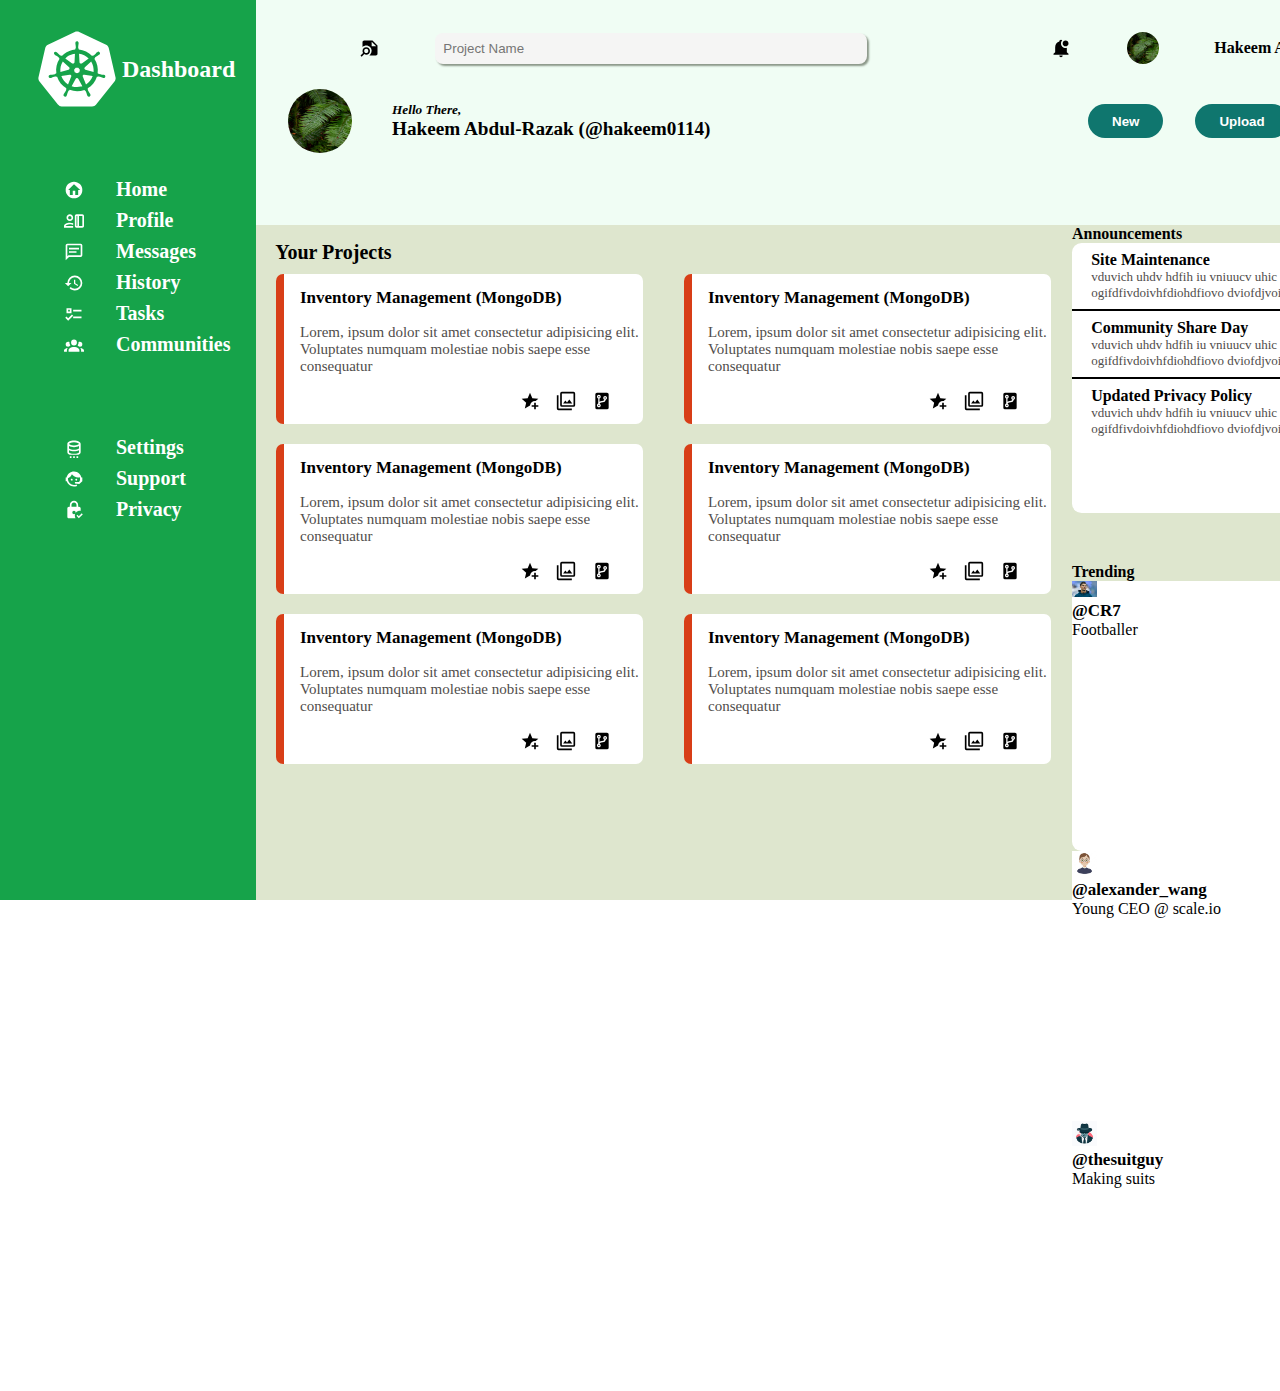
==== commit 23017eab: "Fixed columns. Working on last section" ====
--- a/index.html
+++ b/index.html
@@ -63,8 +63,8 @@
         <div class="main">
             <div class="header">
                 <div class="nav">
-                    <svg xmlns="http://www.w3.org/2000/svg" viewBox="0 0 24 24"><title>note-search</title><path d="M15 3H5C3.89 3 3 3.89 3 5V10.82C5.55 8.37 9.59 8.4 12.1 10.9C14.63 13.44 14.63 17.56 12.1 20.1C11.74 20.45 11.35 20.74 10.94 21H19C20.11 21 21 20.11 21 19V9L15 3M14 10V4.5L19.5 10H14M7.5 11C5 11 3 13 3 15.5C3 16.38 3.25 17.21 3.69 17.9L.61 21L2 22.39L5.12 19.32C5.81 19.75 6.63 20 7.5 20C10 20 12 18 12 15.5S10 11 7.5 11M7.5 18C6.12 18 5 16.88 5 15.5S6.12 13 7.5 13 10 14.12 10 15.5 8.88 18 7.5 18Z" /></svg>
-                    <input type="text" placeholder="Project Name" class="search-field">
+                    <svg  xmlns="http://www.w3.org/2000/svg" viewBox="0 0 24 24"><title>note-search</title><path d="M15 3H5C3.89 3 3 3.89 3 5V10.82C5.55 8.37 9.59 8.4 12.1 10.9C14.63 13.44 14.63 17.56 12.1 20.1C11.74 20.45 11.35 20.74 10.94 21H19C20.11 21 21 20.11 21 19V9L15 3M14 10V4.5L19.5 10H14M7.5 11C5 11 3 13 3 15.5C3 16.38 3.25 17.21 3.69 17.9L.61 21L2 22.39L5.12 19.32C5.81 19.75 6.63 20 7.5 20C10 20 12 18 12 15.5S10 11 7.5 11M7.5 18C6.12 18 5 16.88 5 15.5S6.12 13 7.5 13 10 14.12 10 15.5 8.88 18 7.5 18Z" /></svg>
+                    <input id="search-nav" type="text" placeholder="Project Name" class="search-field">
                     <svg xmlns="http://www.w3.org/2000/svg" viewBox="0 0 24 24"><title>bell-badge</title><path d="M21 6.5C21 8.43 19.43 10 17.5 10S14 8.43 14 6.5 15.57 3 17.5 3 21 4.57 21 6.5M19 11.79C18.5 11.92 18 12 17.5 12C14.47 12 12 9.53 12 6.5C12 5.03 12.58 3.7 13.5 2.71C13.15 2.28 12.61 2 12 2C10.9 2 10 2.9 10 4V4.29C7.03 5.17 5 7.9 5 11V17L3 19V20H21V19L19 17V11.79M12 23C13.11 23 14 22.11 14 21H10C10 22.11 10.9 23 12 23Z" /></svg>               
                     <img src="/images/leaf.aviv" width="20px" height="20px" alt="User Profile Photo">
                     <h4>Hakeem Abdul-Razak</h4>
@@ -72,9 +72,9 @@
 
                 <div class="intro">
                     <div class="left">
-                        <img src="/images/leaf.aviv" width="20px" height="20px" alt="User Profile Photo">
+                        <img id="intro-left" src="/images/leaf.aviv" width="20px" height="20px" alt="User Profile Photo">
                        
-                        <div class="left-text">
+                        <div  id="intro-left" class="left-text">
                             <h5> <em>Hello There,</em></h5>
                             <h4>Hakeem Abdul-Razak (@hakeem0114)</h4>
                         </div>
@@ -99,10 +99,10 @@
                                     <p>Lorem, ipsum dolor sit amet consectetur adipisicing elit. <br> 
                                         Voluptates numquam molestiae nobis saepe esse consequatur <br>
                                         </p>
-                                    <div class="image-text">
-                                        <svg xmlns="http://www.w3.org/2000/svg" viewBox="0 0 24 24"><title>star-plus</title><path d="M5.8 21L7.4 14L2 9.2L9.2 8.6L12 2L14.8 8.6L22 9.2L18.8 12H18C14.9 12 12.4 14.3 12 17.3L5.8 21M17 14V17H14V19H17V22H19V19H22V17H19V14H17Z" /></svg>
-                                        <svg xmlns="http://www.w3.org/2000/svg" viewBox="0 0 24 24"><title>image-multiple-outline</title><path d="M21,17H7V3H21M21,1H7A2,2 0 0,0 5,3V17A2,2 0 0,0 7,19H21A2,2 0 0,0 23,17V3A2,2 0 0,0 21,1M3,5H1V21A2,2 0 0,0 3,23H19V21H3M15.96,10.29L13.21,13.83L11.25,11.47L8.5,15H19.5L15.96,10.29Z" /></svg>
-                                        <svg xmlns="http://www.w3.org/2000/svg" viewBox="0 0 24 24"><title>source-repository</title><path d="M6,2H18A2,2 0 0,1 20,4V20A2,2 0 0,1 18,22H6A2,2 0 0,1 4,20V4A2,2 0 0,1 6,2M12.75,13.5C15.5,13.5 16.24,11.47 16.43,10.4C17.34,10.11 18,9.26 18,8.25C18,7 17,6 15.75,6C14.5,6 13.5,7 13.5,8.25C13.5,9.19 14.07,10 14.89,10.33C14.67,11 14,12 12,12C10.62,12 9.66,12.35 9,12.84V8.87C9.87,8.56 10.5,7.73 10.5,6.75C10.5,5.5 9.5,4.5 8.25,4.5C7,4.5 6,5.5 6,6.75C6,7.73 6.63,8.56 7.5,8.87V15.13C6.63,15.44 6,16.27 6,17.25C6,18.5 7,19.5 8.25,19.5C9.5,19.5 10.5,18.5 10.5,17.25C10.5,16.32 9.94,15.5 9.13,15.18C9.41,14.5 10.23,13.5 12.75,13.5M8.25,16.5A0.75,0.75 0 0,1 9,17.25A0.75,0.75 0 0,1 8.25,18A0.75,0.75 0 0,1 7.5,17.25A0.75,0.75 0 0,1 8.25,16.5M8.25,6A0.75,0.75 0 0,1 9,6.75A0.75,0.75 0 0,1 8.25,7.5A0.75,0.75 0 0,1 7.5,6.75A0.75,0.75 0 0,1 8.25,6M15.75,7.5A0.75,0.75 0 0,1 16.5,8.25A0.75,0.75 0 0,1 15.75,9A0.75,0.75 0 0,1 15,8.25A0.75,0.75 0 0,1 15.75,7.5Z" /></svg>
+                                    <div class="card-images">
+                                        <svg width="20px" height="20px"  xmlns="http://www.w3.org/2000/svg" viewBox="0 0 24 24"><title>star-plus</title><path d="M5.8 21L7.4 14L2 9.2L9.2 8.6L12 2L14.8 8.6L22 9.2L18.8 12H18C14.9 12 12.4 14.3 12 17.3L5.8 21M17 14V17H14V19H17V22H19V19H22V17H19V14H17Z" /></svg>
+                                        <svg width="20px" height="20px" xmlns="http://www.w3.org/2000/svg" viewBox="0 0 24 24"><title>image-multiple-outline</title><path d="M21,17H7V3H21M21,1H7A2,2 0 0,0 5,3V17A2,2 0 0,0 7,19H21A2,2 0 0,0 23,17V3A2,2 0 0,0 21,1M3,5H1V21A2,2 0 0,0 3,23H19V21H3M15.96,10.29L13.21,13.83L11.25,11.47L8.5,15H19.5L15.96,10.29Z" /></svg>
+                                        <svg  width="20px" height="20px" xmlns="http://www.w3.org/2000/svg" viewBox="0 0 24 24"><title>source-repository</title><path d="M6,2H18A2,2 0 0,1 20,4V20A2,2 0 0,1 18,22H6A2,2 0 0,1 4,20V4A2,2 0 0,1 6,2M12.75,13.5C15.5,13.5 16.24,11.47 16.43,10.4C17.34,10.11 18,9.26 18,8.25C18,7 17,6 15.75,6C14.5,6 13.5,7 13.5,8.25C13.5,9.19 14.07,10 14.89,10.33C14.67,11 14,12 12,12C10.62,12 9.66,12.35 9,12.84V8.87C9.87,8.56 10.5,7.73 10.5,6.75C10.5,5.5 9.5,4.5 8.25,4.5C7,4.5 6,5.5 6,6.75C6,7.73 6.63,8.56 7.5,8.87V15.13C6.63,15.44 6,16.27 6,17.25C6,18.5 7,19.5 8.25,19.5C9.5,19.5 10.5,18.5 10.5,17.25C10.5,16.32 9.94,15.5 9.13,15.18C9.41,14.5 10.23,13.5 12.75,13.5M8.25,16.5A0.75,0.75 0 0,1 9,17.25A0.75,0.75 0 0,1 8.25,18A0.75,0.75 0 0,1 7.5,17.25A0.75,0.75 0 0,1 8.25,16.5M8.25,6A0.75,0.75 0 0,1 9,6.75A0.75,0.75 0 0,1 8.25,7.5A0.75,0.75 0 0,1 7.5,6.75A0.75,0.75 0 0,1 8.25,6M15.75,7.5A0.75,0.75 0 0,1 16.5,8.25A0.75,0.75 0 0,1 15.75,9A0.75,0.75 0 0,1 15,8.25A0.75,0.75 0 0,1 15.75,7.5Z" /></svg>
                             
                                     </div>                           
                                 </div>
@@ -112,10 +112,10 @@
                                     <p>Lorem, ipsum dolor sit amet consectetur adipisicing elit. <br> 
                                         Voluptates numquam molestiae nobis saepe esse consequatur <br>
                                         </p>
-                                    <div class="image-text">
-                                        <svg xmlns="http://www.w3.org/2000/svg" viewBox="0 0 24 24"><title>star-plus</title><path d="M5.8 21L7.4 14L2 9.2L9.2 8.6L12 2L14.8 8.6L22 9.2L18.8 12H18C14.9 12 12.4 14.3 12 17.3L5.8 21M17 14V17H14V19H17V22H19V19H22V17H19V14H17Z" /></svg>
-                                        <svg xmlns="http://www.w3.org/2000/svg" viewBox="0 0 24 24"><title>image-multiple-outline</title><path d="M21,17H7V3H21M21,1H7A2,2 0 0,0 5,3V17A2,2 0 0,0 7,19H21A2,2 0 0,0 23,17V3A2,2 0 0,0 21,1M3,5H1V21A2,2 0 0,0 3,23H19V21H3M15.96,10.29L13.21,13.83L11.25,11.47L8.5,15H19.5L15.96,10.29Z" /></svg>
-                                        <svg xmlns="http://www.w3.org/2000/svg" viewBox="0 0 24 24"><title>source-repository</title><path d="M6,2H18A2,2 0 0,1 20,4V20A2,2 0 0,1 18,22H6A2,2 0 0,1 4,20V4A2,2 0 0,1 6,2M12.75,13.5C15.5,13.5 16.24,11.47 16.43,10.4C17.34,10.11 18,9.26 18,8.25C18,7 17,6 15.75,6C14.5,6 13.5,7 13.5,8.25C13.5,9.19 14.07,10 14.89,10.33C14.67,11 14,12 12,12C10.62,12 9.66,12.35 9,12.84V8.87C9.87,8.56 10.5,7.73 10.5,6.75C10.5,5.5 9.5,4.5 8.25,4.5C7,4.5 6,5.5 6,6.75C6,7.73 6.63,8.56 7.5,8.87V15.13C6.63,15.44 6,16.27 6,17.25C6,18.5 7,19.5 8.25,19.5C9.5,19.5 10.5,18.5 10.5,17.25C10.5,16.32 9.94,15.5 9.13,15.18C9.41,14.5 10.23,13.5 12.75,13.5M8.25,16.5A0.75,0.75 0 0,1 9,17.25A0.75,0.75 0 0,1 8.25,18A0.75,0.75 0 0,1 7.5,17.25A0.75,0.75 0 0,1 8.25,16.5M8.25,6A0.75,0.75 0 0,1 9,6.75A0.75,0.75 0 0,1 8.25,7.5A0.75,0.75 0 0,1 7.5,6.75A0.75,0.75 0 0,1 8.25,6M15.75,7.5A0.75,0.75 0 0,1 16.5,8.25A0.75,0.75 0 0,1 15.75,9A0.75,0.75 0 0,1 15,8.25A0.75,0.75 0 0,1 15.75,7.5Z" /></svg>
+                                    <div class="card-images">
+                                        <svg width="20px" height="20px" xmlns="http://www.w3.org/2000/svg" viewBox="0 0 24 24"><title>star-plus</title><path d="M5.8 21L7.4 14L2 9.2L9.2 8.6L12 2L14.8 8.6L22 9.2L18.8 12H18C14.9 12 12.4 14.3 12 17.3L5.8 21M17 14V17H14V19H17V22H19V19H22V17H19V14H17Z" /></svg>
+                                        <svg  width="20px" height="20px"  xmlns="http://www.w3.org/2000/svg" viewBox="0 0 24 24"><title>image-multiple-outline</title><path d="M21,17H7V3H21M21,1H7A2,2 0 0,0 5,3V17A2,2 0 0,0 7,19H21A2,2 0 0,0 23,17V3A2,2 0 0,0 21,1M3,5H1V21A2,2 0 0,0 3,23H19V21H3M15.96,10.29L13.21,13.83L11.25,11.47L8.5,15H19.5L15.96,10.29Z" /></svg>
+                                        <svg  width="20px" height="20px" xmlns="http://www.w3.org/2000/svg" viewBox="0 0 24 24"><title>source-repository</title><path d="M6,2H18A2,2 0 0,1 20,4V20A2,2 0 0,1 18,22H6A2,2 0 0,1 4,20V4A2,2 0 0,1 6,2M12.75,13.5C15.5,13.5 16.24,11.47 16.43,10.4C17.34,10.11 18,9.26 18,8.25C18,7 17,6 15.75,6C14.5,6 13.5,7 13.5,8.25C13.5,9.19 14.07,10 14.89,10.33C14.67,11 14,12 12,12C10.62,12 9.66,12.35 9,12.84V8.87C9.87,8.56 10.5,7.73 10.5,6.75C10.5,5.5 9.5,4.5 8.25,4.5C7,4.5 6,5.5 6,6.75C6,7.73 6.63,8.56 7.5,8.87V15.13C6.63,15.44 6,16.27 6,17.25C6,18.5 7,19.5 8.25,19.5C9.5,19.5 10.5,18.5 10.5,17.25C10.5,16.32 9.94,15.5 9.13,15.18C9.41,14.5 10.23,13.5 12.75,13.5M8.25,16.5A0.75,0.75 0 0,1 9,17.25A0.75,0.75 0 0,1 8.25,18A0.75,0.75 0 0,1 7.5,17.25A0.75,0.75 0 0,1 8.25,16.5M8.25,6A0.75,0.75 0 0,1 9,6.75A0.75,0.75 0 0,1 8.25,7.5A0.75,0.75 0 0,1 7.5,6.75A0.75,0.75 0 0,1 8.25,6M15.75,7.5A0.75,0.75 0 0,1 16.5,8.25A0.75,0.75 0 0,1 15.75,9A0.75,0.75 0 0,1 15,8.25A0.75,0.75 0 0,1 15.75,7.5Z" /></svg>
                             
                                     </div>                            
                                 </div>
@@ -125,49 +125,49 @@
                                     <p>Lorem, ipsum dolor sit amet consectetur adipisicing elit. <br> 
                                         Voluptates numquam molestiae nobis saepe esse consequatur <br>
                                         </p>
-                                    <div class="image-text">
-                                        <svg xmlns="http://www.w3.org/2000/svg" viewBox="0 0 24 24"><title>star-plus</title><path d="M5.8 21L7.4 14L2 9.2L9.2 8.6L12 2L14.8 8.6L22 9.2L18.8 12H18C14.9 12 12.4 14.3 12 17.3L5.8 21M17 14V17H14V19H17V22H19V19H22V17H19V14H17Z" /></svg>
-                                        <svg xmlns="http://www.w3.org/2000/svg" viewBox="0 0 24 24"><title>image-multiple-outline</title><path d="M21,17H7V3H21M21,1H7A2,2 0 0,0 5,3V17A2,2 0 0,0 7,19H21A2,2 0 0,0 23,17V3A2,2 0 0,0 21,1M3,5H1V21A2,2 0 0,0 3,23H19V21H3M15.96,10.29L13.21,13.83L11.25,11.47L8.5,15H19.5L15.96,10.29Z" /></svg>
-                                        <svg xmlns="http://www.w3.org/2000/svg" viewBox="0 0 24 24"><title>source-repository</title><path d="M6,2H18A2,2 0 0,1 20,4V20A2,2 0 0,1 18,22H6A2,2 0 0,1 4,20V4A2,2 0 0,1 6,2M12.75,13.5C15.5,13.5 16.24,11.47 16.43,10.4C17.34,10.11 18,9.26 18,8.25C18,7 17,6 15.75,6C14.5,6 13.5,7 13.5,8.25C13.5,9.19 14.07,10 14.89,10.33C14.67,11 14,12 12,12C10.62,12 9.66,12.35 9,12.84V8.87C9.87,8.56 10.5,7.73 10.5,6.75C10.5,5.5 9.5,4.5 8.25,4.5C7,4.5 6,5.5 6,6.75C6,7.73 6.63,8.56 7.5,8.87V15.13C6.63,15.44 6,16.27 6,17.25C6,18.5 7,19.5 8.25,19.5C9.5,19.5 10.5,18.5 10.5,17.25C10.5,16.32 9.94,15.5 9.13,15.18C9.41,14.5 10.23,13.5 12.75,13.5M8.25,16.5A0.75,0.75 0 0,1 9,17.25A0.75,0.75 0 0,1 8.25,18A0.75,0.75 0 0,1 7.5,17.25A0.75,0.75 0 0,1 8.25,16.5M8.25,6A0.75,0.75 0 0,1 9,6.75A0.75,0.75 0 0,1 8.25,7.5A0.75,0.75 0 0,1 7.5,6.75A0.75,0.75 0 0,1 8.25,6M15.75,7.5A0.75,0.75 0 0,1 16.5,8.25A0.75,0.75 0 0,1 15.75,9A0.75,0.75 0 0,1 15,8.25A0.75,0.75 0 0,1 15.75,7.5Z" /></svg>
-                            
-                                    </div>
-                                
-                                </div>
-                                <div class="card">
-                                    <h6>Inventory Management (MongoDB)</h6>
-                                    <p>Lorem, ipsum dolor sit amet consectetur adipisicing elit. <br> 
-                                        Voluptates numquam molestiae nobis saepe esse consequatur <br>
-                                        </p>
-                                    <div class="image-text">
-                                        <svg xmlns="http://www.w3.org/2000/svg" viewBox="0 0 24 24"><title>star-plus</title><path d="M5.8 21L7.4 14L2 9.2L9.2 8.6L12 2L14.8 8.6L22 9.2L18.8 12H18C14.9 12 12.4 14.3 12 17.3L5.8 21M17 14V17H14V19H17V22H19V19H22V17H19V14H17Z" /></svg>
-                                        <svg xmlns="http://www.w3.org/2000/svg" viewBox="0 0 24 24"><title>image-multiple-outline</title><path d="M21,17H7V3H21M21,1H7A2,2 0 0,0 5,3V17A2,2 0 0,0 7,19H21A2,2 0 0,0 23,17V3A2,2 0 0,0 21,1M3,5H1V21A2,2 0 0,0 3,23H19V21H3M15.96,10.29L13.21,13.83L11.25,11.47L8.5,15H19.5L15.96,10.29Z" /></svg>
-                                        <svg xmlns="http://www.w3.org/2000/svg" viewBox="0 0 24 24"><title>source-repository</title><path d="M6,2H18A2,2 0 0,1 20,4V20A2,2 0 0,1 18,22H6A2,2 0 0,1 4,20V4A2,2 0 0,1 6,2M12.75,13.5C15.5,13.5 16.24,11.47 16.43,10.4C17.34,10.11 18,9.26 18,8.25C18,7 17,6 15.75,6C14.5,6 13.5,7 13.5,8.25C13.5,9.19 14.07,10 14.89,10.33C14.67,11 14,12 12,12C10.62,12 9.66,12.35 9,12.84V8.87C9.87,8.56 10.5,7.73 10.5,6.75C10.5,5.5 9.5,4.5 8.25,4.5C7,4.5 6,5.5 6,6.75C6,7.73 6.63,8.56 7.5,8.87V15.13C6.63,15.44 6,16.27 6,17.25C6,18.5 7,19.5 8.25,19.5C9.5,19.5 10.5,18.5 10.5,17.25C10.5,16.32 9.94,15.5 9.13,15.18C9.41,14.5 10.23,13.5 12.75,13.5M8.25,16.5A0.75,0.75 0 0,1 9,17.25A0.75,0.75 0 0,1 8.25,18A0.75,0.75 0 0,1 7.5,17.25A0.75,0.75 0 0,1 8.25,16.5M8.25,6A0.75,0.75 0 0,1 9,6.75A0.75,0.75 0 0,1 8.25,7.5A0.75,0.75 0 0,1 7.5,6.75A0.75,0.75 0 0,1 8.25,6M15.75,7.5A0.75,0.75 0 0,1 16.5,8.25A0.75,0.75 0 0,1 15.75,9A0.75,0.75 0 0,1 15,8.25A0.75,0.75 0 0,1 15.75,7.5Z" /></svg>
-                            
-                                    </div>
-                                
-                                </div>
-                                <div class="card">
-                                    <h6>Inventory Management (MongoDB)</h6>
-                                    <p>Lorem, ipsum dolor sit amet consectetur adipisicing elit. <br> 
-                                        Voluptates numquam molestiae nobis saepe esse consequatur <br>
-                                        </p>
-                                    <div class="image-text">
-                                        <svg xmlns="http://www.w3.org/2000/svg" viewBox="0 0 24 24"><title>star-plus</title><path d="M5.8 21L7.4 14L2 9.2L9.2 8.6L12 2L14.8 8.6L22 9.2L18.8 12H18C14.9 12 12.4 14.3 12 17.3L5.8 21M17 14V17H14V19H17V22H19V19H22V17H19V14H17Z" /></svg>
-                                        <svg xmlns="http://www.w3.org/2000/svg" viewBox="0 0 24 24"><title>image-multiple-outline</title><path d="M21,17H7V3H21M21,1H7A2,2 0 0,0 5,3V17A2,2 0 0,0 7,19H21A2,2 0 0,0 23,17V3A2,2 0 0,0 21,1M3,5H1V21A2,2 0 0,0 3,23H19V21H3M15.96,10.29L13.21,13.83L11.25,11.47L8.5,15H19.5L15.96,10.29Z" /></svg>
-                                        <svg xmlns="http://www.w3.org/2000/svg" viewBox="0 0 24 24"><title>source-repository</title><path d="M6,2H18A2,2 0 0,1 20,4V20A2,2 0 0,1 18,22H6A2,2 0 0,1 4,20V4A2,2 0 0,1 6,2M12.75,13.5C15.5,13.5 16.24,11.47 16.43,10.4C17.34,10.11 18,9.26 18,8.25C18,7 17,6 15.75,6C14.5,6 13.5,7 13.5,8.25C13.5,9.19 14.07,10 14.89,10.33C14.67,11 14,12 12,12C10.62,12 9.66,12.35 9,12.84V8.87C9.87,8.56 10.5,7.73 10.5,6.75C10.5,5.5 9.5,4.5 8.25,4.5C7,4.5 6,5.5 6,6.75C6,7.73 6.63,8.56 7.5,8.87V15.13C6.63,15.44 6,16.27 6,17.25C6,18.5 7,19.5 8.25,19.5C9.5,19.5 10.5,18.5 10.5,17.25C10.5,16.32 9.94,15.5 9.13,15.18C9.41,14.5 10.23,13.5 12.75,13.5M8.25,16.5A0.75,0.75 0 0,1 9,17.25A0.75,0.75 0 0,1 8.25,18A0.75,0.75 0 0,1 7.5,17.25A0.75,0.75 0 0,1 8.25,16.5M8.25,6A0.75,0.75 0 0,1 9,6.75A0.75,0.75 0 0,1 8.25,7.5A0.75,0.75 0 0,1 7.5,6.75A0.75,0.75 0 0,1 8.25,6M15.75,7.5A0.75,0.75 0 0,1 16.5,8.25A0.75,0.75 0 0,1 15.75,9A0.75,0.75 0 0,1 15,8.25A0.75,0.75 0 0,1 15.75,7.5Z" /></svg>
-                            
-                                    </div>
-                                
-                                </div>
-                                <div class="card">
-                                    <h6>Inventory Management (MongoDB)</h6>
-                                    <p>Lorem, ipsum dolor sit amet consectetur adipisicing elit. <br> 
-                                        Voluptates numquam molestiae nobis saepe esse consequatur <br>
-                                        </p>
-                                    <div class="image-text">
-                                        <svg xmlns="http://www.w3.org/2000/svg" viewBox="0 0 24 24"><title>star-plus</title><path d="M5.8 21L7.4 14L2 9.2L9.2 8.6L12 2L14.8 8.6L22 9.2L18.8 12H18C14.9 12 12.4 14.3 12 17.3L5.8 21M17 14V17H14V19H17V22H19V19H22V17H19V14H17Z" /></svg>
-                                        <svg xmlns="http://www.w3.org/2000/svg" viewBox="0 0 24 24"><title>image-multiple-outline</title><path d="M21,17H7V3H21M21,1H7A2,2 0 0,0 5,3V17A2,2 0 0,0 7,19H21A2,2 0 0,0 23,17V3A2,2 0 0,0 21,1M3,5H1V21A2,2 0 0,0 3,23H19V21H3M15.96,10.29L13.21,13.83L11.25,11.47L8.5,15H19.5L15.96,10.29Z" /></svg>
-                                        <svg xmlns="http://www.w3.org/2000/svg" viewBox="0 0 24 24"><title>source-repository</title><path d="M6,2H18A2,2 0 0,1 20,4V20A2,2 0 0,1 18,22H6A2,2 0 0,1 4,20V4A2,2 0 0,1 6,2M12.75,13.5C15.5,13.5 16.24,11.47 16.43,10.4C17.34,10.11 18,9.26 18,8.25C18,7 17,6 15.75,6C14.5,6 13.5,7 13.5,8.25C13.5,9.19 14.07,10 14.89,10.33C14.67,11 14,12 12,12C10.62,12 9.66,12.35 9,12.84V8.87C9.87,8.56 10.5,7.73 10.5,6.75C10.5,5.5 9.5,4.5 8.25,4.5C7,4.5 6,5.5 6,6.75C6,7.73 6.63,8.56 7.5,8.87V15.13C6.63,15.44 6,16.27 6,17.25C6,18.5 7,19.5 8.25,19.5C9.5,19.5 10.5,18.5 10.5,17.25C10.5,16.32 9.94,15.5 9.13,15.18C9.41,14.5 10.23,13.5 12.75,13.5M8.25,16.5A0.75,0.75 0 0,1 9,17.25A0.75,0.75 0 0,1 8.25,18A0.75,0.75 0 0,1 7.5,17.25A0.75,0.75 0 0,1 8.25,16.5M8.25,6A0.75,0.75 0 0,1 9,6.75A0.75,0.75 0 0,1 8.25,7.5A0.75,0.75 0 0,1 7.5,6.75A0.75,0.75 0 0,1 8.25,6M15.75,7.5A0.75,0.75 0 0,1 16.5,8.25A0.75,0.75 0 0,1 15.75,9A0.75,0.75 0 0,1 15,8.25A0.75,0.75 0 0,1 15.75,7.5Z" /></svg>
+                                    <div class="card-images">
+                                        <svg  width="20px" height="20px" xmlns="http://www.w3.org/2000/svg" viewBox="0 0 24 24"><title>star-plus</title><path d="M5.8 21L7.4 14L2 9.2L9.2 8.6L12 2L14.8 8.6L22 9.2L18.8 12H18C14.9 12 12.4 14.3 12 17.3L5.8 21M17 14V17H14V19H17V22H19V19H22V17H19V14H17Z" /></svg>
+                                        <svg width="20px" height="20px" xmlns="http://www.w3.org/2000/svg" viewBox="0 0 24 24"><title>image-multiple-outline</title><path d="M21,17H7V3H21M21,1H7A2,2 0 0,0 5,3V17A2,2 0 0,0 7,19H21A2,2 0 0,0 23,17V3A2,2 0 0,0 21,1M3,5H1V21A2,2 0 0,0 3,23H19V21H3M15.96,10.29L13.21,13.83L11.25,11.47L8.5,15H19.5L15.96,10.29Z" /></svg>
+                                        <svg  width="20px" height="20px" xmlns="http://www.w3.org/2000/svg" viewBox="0 0 24 24"><title>source-repository</title><path d="M6,2H18A2,2 0 0,1 20,4V20A2,2 0 0,1 18,22H6A2,2 0 0,1 4,20V4A2,2 0 0,1 6,2M12.75,13.5C15.5,13.5 16.24,11.47 16.43,10.4C17.34,10.11 18,9.26 18,8.25C18,7 17,6 15.75,6C14.5,6 13.5,7 13.5,8.25C13.5,9.19 14.07,10 14.89,10.33C14.67,11 14,12 12,12C10.62,12 9.66,12.35 9,12.84V8.87C9.87,8.56 10.5,7.73 10.5,6.75C10.5,5.5 9.5,4.5 8.25,4.5C7,4.5 6,5.5 6,6.75C6,7.73 6.63,8.56 7.5,8.87V15.13C6.63,15.44 6,16.27 6,17.25C6,18.5 7,19.5 8.25,19.5C9.5,19.5 10.5,18.5 10.5,17.25C10.5,16.32 9.94,15.5 9.13,15.18C9.41,14.5 10.23,13.5 12.75,13.5M8.25,16.5A0.75,0.75 0 0,1 9,17.25A0.75,0.75 0 0,1 8.25,18A0.75,0.75 0 0,1 7.5,17.25A0.75,0.75 0 0,1 8.25,16.5M8.25,6A0.75,0.75 0 0,1 9,6.75A0.75,0.75 0 0,1 8.25,7.5A0.75,0.75 0 0,1 7.5,6.75A0.75,0.75 0 0,1 8.25,6M15.75,7.5A0.75,0.75 0 0,1 16.5,8.25A0.75,0.75 0 0,1 15.75,9A0.75,0.75 0 0,1 15,8.25A0.75,0.75 0 0,1 15.75,7.5Z" /></svg>
+                            
+                                    </div>
+                                
+                                </div>
+                                <div class="card">
+                                    <h6>Inventory Management (MongoDB)</h6>
+                                    <p>Lorem, ipsum dolor sit amet consectetur adipisicing elit. <br> 
+                                        Voluptates numquam molestiae nobis saepe esse consequatur <br>
+                                        </p>
+                                    <div class="card-images">
+                                        <svg  width="20px" height="20px" xmlns="http://www.w3.org/2000/svg" viewBox="0 0 24 24"><title>star-plus</title><path d="M5.8 21L7.4 14L2 9.2L9.2 8.6L12 2L14.8 8.6L22 9.2L18.8 12H18C14.9 12 12.4 14.3 12 17.3L5.8 21M17 14V17H14V19H17V22H19V19H22V17H19V14H17Z" /></svg>
+                                        <svg  width="20px" height="20px" xmlns="http://www.w3.org/2000/svg" viewBox="0 0 24 24"><title>image-multiple-outline</title><path d="M21,17H7V3H21M21,1H7A2,2 0 0,0 5,3V17A2,2 0 0,0 7,19H21A2,2 0 0,0 23,17V3A2,2 0 0,0 21,1M3,5H1V21A2,2 0 0,0 3,23H19V21H3M15.96,10.29L13.21,13.83L11.25,11.47L8.5,15H19.5L15.96,10.29Z" /></svg>
+                                        <svg  width="20px" height="20px" xmlns="http://www.w3.org/2000/svg" viewBox="0 0 24 24"><title>source-repository</title><path d="M6,2H18A2,2 0 0,1 20,4V20A2,2 0 0,1 18,22H6A2,2 0 0,1 4,20V4A2,2 0 0,1 6,2M12.75,13.5C15.5,13.5 16.24,11.47 16.43,10.4C17.34,10.11 18,9.26 18,8.25C18,7 17,6 15.75,6C14.5,6 13.5,7 13.5,8.25C13.5,9.19 14.07,10 14.89,10.33C14.67,11 14,12 12,12C10.62,12 9.66,12.35 9,12.84V8.87C9.87,8.56 10.5,7.73 10.5,6.75C10.5,5.5 9.5,4.5 8.25,4.5C7,4.5 6,5.5 6,6.75C6,7.73 6.63,8.56 7.5,8.87V15.13C6.63,15.44 6,16.27 6,17.25C6,18.5 7,19.5 8.25,19.5C9.5,19.5 10.5,18.5 10.5,17.25C10.5,16.32 9.94,15.5 9.13,15.18C9.41,14.5 10.23,13.5 12.75,13.5M8.25,16.5A0.75,0.75 0 0,1 9,17.25A0.75,0.75 0 0,1 8.25,18A0.75,0.75 0 0,1 7.5,17.25A0.75,0.75 0 0,1 8.25,16.5M8.25,6A0.75,0.75 0 0,1 9,6.75A0.75,0.75 0 0,1 8.25,7.5A0.75,0.75 0 0,1 7.5,6.75A0.75,0.75 0 0,1 8.25,6M15.75,7.5A0.75,0.75 0 0,1 16.5,8.25A0.75,0.75 0 0,1 15.75,9A0.75,0.75 0 0,1 15,8.25A0.75,0.75 0 0,1 15.75,7.5Z" /></svg>
+                            
+                                    </div>
+                                
+                                </div>
+                                <div class="card">
+                                    <h6>Inventory Management (MongoDB)</h6>
+                                    <p>Lorem, ipsum dolor sit amet consectetur adipisicing elit. <br> 
+                                        Voluptates numquam molestiae nobis saepe esse consequatur <br>
+                                        </p>
+                                    <div class="card-images">
+                                        <svg  width="20px" height="20px" xmlns="http://www.w3.org/2000/svg" viewBox="0 0 24 24"><title>star-plus</title><path d="M5.8 21L7.4 14L2 9.2L9.2 8.6L12 2L14.8 8.6L22 9.2L18.8 12H18C14.9 12 12.4 14.3 12 17.3L5.8 21M17 14V17H14V19H17V22H19V19H22V17H19V14H17Z" /></svg>
+                                        <svg  width="20px" height="20px" xmlns="http://www.w3.org/2000/svg" viewBox="0 0 24 24"><title>image-multiple-outline</title><path d="M21,17H7V3H21M21,1H7A2,2 0 0,0 5,3V17A2,2 0 0,0 7,19H21A2,2 0 0,0 23,17V3A2,2 0 0,0 21,1M3,5H1V21A2,2 0 0,0 3,23H19V21H3M15.96,10.29L13.21,13.83L11.25,11.47L8.5,15H19.5L15.96,10.29Z" /></svg>
+                                        <svg width="20px" height="20px"  xmlns="http://www.w3.org/2000/svg" viewBox="0 0 24 24"><title>source-repository</title><path d="M6,2H18A2,2 0 0,1 20,4V20A2,2 0 0,1 18,22H6A2,2 0 0,1 4,20V4A2,2 0 0,1 6,2M12.75,13.5C15.5,13.5 16.24,11.47 16.43,10.4C17.34,10.11 18,9.26 18,8.25C18,7 17,6 15.75,6C14.5,6 13.5,7 13.5,8.25C13.5,9.19 14.07,10 14.89,10.33C14.67,11 14,12 12,12C10.62,12 9.66,12.35 9,12.84V8.87C9.87,8.56 10.5,7.73 10.5,6.75C10.5,5.5 9.5,4.5 8.25,4.5C7,4.5 6,5.5 6,6.75C6,7.73 6.63,8.56 7.5,8.87V15.13C6.63,15.44 6,16.27 6,17.25C6,18.5 7,19.5 8.25,19.5C9.5,19.5 10.5,18.5 10.5,17.25C10.5,16.32 9.94,15.5 9.13,15.18C9.41,14.5 10.23,13.5 12.75,13.5M8.25,16.5A0.75,0.75 0 0,1 9,17.25A0.75,0.75 0 0,1 8.25,18A0.75,0.75 0 0,1 7.5,17.25A0.75,0.75 0 0,1 8.25,16.5M8.25,6A0.75,0.75 0 0,1 9,6.75A0.75,0.75 0 0,1 8.25,7.5A0.75,0.75 0 0,1 7.5,6.75A0.75,0.75 0 0,1 8.25,6M15.75,7.5A0.75,0.75 0 0,1 16.5,8.25A0.75,0.75 0 0,1 15.75,9A0.75,0.75 0 0,1 15,8.25A0.75,0.75 0 0,1 15.75,7.5Z" /></svg>
+                            
+                                    </div>
+                                
+                                </div>
+                                <div class="card">
+                                    <h6>Inventory Management (MongoDB)</h6>
+                                    <p>Lorem, ipsum dolor sit amet consectetur adipisicing elit. <br> 
+                                        Voluptates numquam molestiae nobis saepe esse consequatur <br>
+                                        </p>
+                                    <div class="card-images">
+                                        <svg  width="20px" height="20px" xmlns="http://www.w3.org/2000/svg" viewBox="0 0 24 24"><title>star-plus</title><path d="M5.8 21L7.4 14L2 9.2L9.2 8.6L12 2L14.8 8.6L22 9.2L18.8 12H18C14.9 12 12.4 14.3 12 17.3L5.8 21M17 14V17H14V19H17V22H19V19H22V17H19V14H17Z" /></svg>
+                                        <svg  width="20px" height="20px" xmlns="http://www.w3.org/2000/svg" viewBox="0 0 24 24"><title>image-multiple-outline</title><path d="M21,17H7V3H21M21,1H7A2,2 0 0,0 5,3V17A2,2 0 0,0 7,19H21A2,2 0 0,0 23,17V3A2,2 0 0,0 21,1M3,5H1V21A2,2 0 0,0 3,23H19V21H3M15.96,10.29L13.21,13.83L11.25,11.47L8.5,15H19.5L15.96,10.29Z" /></svg>
+                                        <svg  width="20px" height="20px" xmlns="http://www.w3.org/2000/svg" viewBox="0 0 24 24"><title>source-repository</title><path d="M6,2H18A2,2 0 0,1 20,4V20A2,2 0 0,1 18,22H6A2,2 0 0,1 4,20V4A2,2 0 0,1 6,2M12.75,13.5C15.5,13.5 16.24,11.47 16.43,10.4C17.34,10.11 18,9.26 18,8.25C18,7 17,6 15.75,6C14.5,6 13.5,7 13.5,8.25C13.5,9.19 14.07,10 14.89,10.33C14.67,11 14,12 12,12C10.62,12 9.66,12.35 9,12.84V8.87C9.87,8.56 10.5,7.73 10.5,6.75C10.5,5.5 9.5,4.5 8.25,4.5C7,4.5 6,5.5 6,6.75C6,7.73 6.63,8.56 7.5,8.87V15.13C6.63,15.44 6,16.27 6,17.25C6,18.5 7,19.5 8.25,19.5C9.5,19.5 10.5,18.5 10.5,17.25C10.5,16.32 9.94,15.5 9.13,15.18C9.41,14.5 10.23,13.5 12.75,13.5M8.25,16.5A0.75,0.75 0 0,1 9,17.25A0.75,0.75 0 0,1 8.25,18A0.75,0.75 0 0,1 7.5,17.25A0.75,0.75 0 0,1 8.25,16.5M8.25,6A0.75,0.75 0 0,1 9,6.75A0.75,0.75 0 0,1 8.25,7.5A0.75,0.75 0 0,1 7.5,6.75A0.75,0.75 0 0,1 8.25,6M15.75,7.5A0.75,0.75 0 0,1 16.5,8.25A0.75,0.75 0 0,1 15.75,9A0.75,0.75 0 0,1 15,8.25A0.75,0.75 0 0,1 15.75,7.5Z" /></svg>
                             
                                     </div>
                                 
@@ -176,26 +176,76 @@
                         </div>
                     </div>
                 </div>
-                <div class="ann-trend">
-                    <h2>Announcements</h2>
-                    <div class="announce">
-                        <h3>Site Maintenance</h3>
-                        <p>vduvich uhdv hdfih iu vniuucv uhic  <br>
-                            ogifdfivdoivhfdiohdfiovo dviofdjvoi
-                        </p>
-                    </div>
-                    <div class="announce">
-                        <h3>Site Maintenance</h3>
-                        <p>vduvich uhdv hdfih iu vniuucv uhic  <br>
-                            ogifdfivdoivhfdiohdfiovo dviofdjvoi
-                        </p>
-                    </div>
-                    <div class="announce">
-                        <h3>Site Maintenance</h3>
-                        <p>vduvich uhdv hdfih iu vniuucv uhic  <br>
-                            ogifdfivdoivhfdiohdfiovo dviofdjvoi
-                        </p>
-                    </div>
+                <div class="content-right">
+                        <div class="announce">
+                                <h4>Announcements</h4>
+
+                                <div class="announce-card">
+                                        <div class="announce-text">
+                                                <h6>Site Maintenance</h6>
+                                                <p>vduvich uhdv hdfih iu vniuucv uhic  <br>
+                                                    ogifdfivdoivhfdiohdfiovo dviofdjvoi
+                                                </p>
+                                        </div>
+                                        
+                                        <div class="underline"></div>
+                                     
+                                        <div class="announce-text">
+                                            <h6>Community Share Day</h6>
+                                            <p>vduvich uhdv hdfih iu vniuucv uhic  <br>
+                                                ogifdfivdoivhfdiohdfiovo dviofdjvoi
+                                            </p>
+                                        </div>
+
+                                        <div class="underline"></div>
+
+                                        <div class="announce-text">
+                                            <h6>Updated Privacy Policy</h6>
+                                            <p>vduvich uhdv hdfih iu vniuucv uhic  <br>
+                                                ogifdfivdoivhfdiohdfiovo dviofdjvoi
+                                            </p>
+                                        </div>
+                                            
+                                 </div>
+                        </div>
+
+                        <div class="trending">
+                                <h4>Trending</h4>
+
+                                <div class="trending-card">
+                                        <div class="trending-image" >
+                                            <img src="./images/cr7.jpg" alt="CR7" width="25px">
+                                        </div>
+
+                                        <div class="trending-text">
+                                            <h6>@CR7</h6>
+                                            <p>Footballer</p>
+                                        </div>
+                                </div>
+
+                                <div class="trending-card">
+                                    <div class="trending-image" >
+                                        <img src="./images/boy.jpg" alt="Boy with glasses" width="25px">
+                                    </div>
+
+                                    <div class="trending-text">
+                                        <h6>@alexander_wang</h6>
+                                        <p>Young CEO @ scale.io</p>
+                                    </div>
+                            </div>
+
+                            <div class="trending-card">
+                                <div class="trending-image" >
+                                    <img src="./images/mafia.avif" alt="Business-man" width="25px">
+                                </div>
+
+                                <div class="trending-text">
+                                    <h6>@thesuitguy</h6>
+                                    <p>Making suits</p>
+                                </div>
+                        </div>
+                        
+                        </div>
                 </div>
             </div>
 
--- a/style.css
+++ b/style.css
@@ -22,7 +22,7 @@
 .grid-container{
    
     display: grid;
-    grid-template-columns: 22% 78% ; /* col1, col2*/
+    grid-template-columns: 20% 80% ; /* col1, col2*/
 
     
 }
@@ -120,35 +120,51 @@
 .nav{
     display: flex;
     justify-content: space-evenly;
-
-    padding: 2rem 0;
-}
+    align-items: center; 
+
+    margin-top: 2rem;
+}
+
 .nav > svg{
     width: 20px;
     height: 20px;
+    
+    
+    margin-left: 3rem;
 }
 
 .nav > input{
     width: 27rem;
     border-radius: .5rem;
 
-    margin-right: 4rem;
-
-}
-
-.search-field{
-    background-color: #f3f4f6;
+    margin-right: 5rem;
+
+}
+
+#search-nav{
+    background-color: #f5f5f4;
     border: 2px  #f3f4f6;
-    box-shadow: 2px 2px 2px #a8a29e;
-
-   
-}
+    box-shadow: 2px 2px 2px #8b9788;
+    padding: .5rem;
+}
+
+#search-nav:focus{
+    border: 2px  #e9ebcc;
+    box-shadow: 2px 2px 2px #cece56;
+}
+#search-nav:active{
+    border: 2px  #e9ebcc;
+    box-shadow: 2px 2px 2px #cece56;
+}
+
 
 .nav>img, .left > img{
     border-radius: 50%;
     width: 2rem;
     height: 2rem;
 }
+
+
 .left{
    display: flex;
 
@@ -157,13 +173,18 @@
 
    margin: 1.5rem 0 1.5rem 2rem; /* top | right | bottom | left */
 }
+
+#intro-left{
+    margin-right: 2.5rem;
+}
+
 
 .left >img{
     width: 4rem;
     height: 4rem;
 }
 .left-text{
-    margin-left: 1rem;
+    margin-right: 8rem;
 }
 .left-text >h4{
     width: 20rem;
@@ -172,7 +193,7 @@
 }
 .btns{
     display: flex;
-    margin-left: 12rem;
+    margin-left: 20rem;
 }
 
 .btns > button{
@@ -198,18 +219,23 @@
 }
 
 .content{
-    background-color: rgb(202, 197, 197);
+    background-color:#dee6ce;
     display: grid;
     grid-template-columns: 70% 30%;
-  
+    
+   
+}
+.projects > h4{
+    margin-left: 1.2rem;
+    margin-top: 1rem;
 }
 
 .cards-left{
   
     display: grid;
-    grid-template-columns: 300px 300px;
-}
-
+    grid-template-columns: 50% 50%;
+   
+}
 .image-text > svg{
     width: 20px;
     height: 20px;
@@ -217,24 +243,76 @@
 
 .card{
     background-color: white;
-    border-left: 3px solid rgb(235, 235, 5);
+    border-left: .5rem solid rgb(216, 62, 23);
     border-radius: 7px;
-
-    
-    margin: 30px 0;
+    width: 90%;
+   
+    height: 150px;
+    margin: 10px 0;
     margin-left: 20px;
-}
-
-.ann-trend{
-    background-color: rgb(117, 148, 148);
-    display: grid;
-    grid-template-columns: 80%;
-    grid-template-rows: 50px 50px 50px;
-}
-
-.announce{
-    border-bottom:  2px solid rgb(112, 112, 53);
+
     display: flex;
     flex-direction: column;
-    margin-bottom: 1rem;
+    justify-content: center;
+    align-items: start;
+    padding-left: 1rem;
+}
+
+.card:hover{
+    border: .2rem solid rgb(216, 219, 12);
+}
+
+.card-images{
+    display: flex;
+    flex-direction: row;
+    justify-content: end;
+    align-items: center;
+    width: 91%;
+}
+
+.card-images>svg{
+    margin-left: 1rem;
+}
+
+.card-images>svg:hover{
+    transform: scale(1.05);
+    cursor: -webkit-grab; cursor: grab;
+}
+.projects > h4{
+    font-size: 20px;
+}
+h6{
+    font-size: 17px;
+}
+.card p{
+    font-size: 15px;
+    color: #504d4b; 
+    margin: 1rem 0;
+}
+
+.content-right{
+    display: grid;
+    grid-template-rows: 50% 50%;
+}
+
+.announce-card,
+.trending-card{
+    width: 80%;
+    height: 80%;
+    background-color: white;
+    border-radius: .6rem;
+}
+.announce-text{
+    padding: .5rem 1.2rem;
+}
+.announce-text h6{
+    font-size: 16px;
+}
+.announce-text p{
+    font-size: 13px;
+    color: #504d4b; 
+}
+.underline{
+    border: 1px solid black;
+    width: 80%;
 }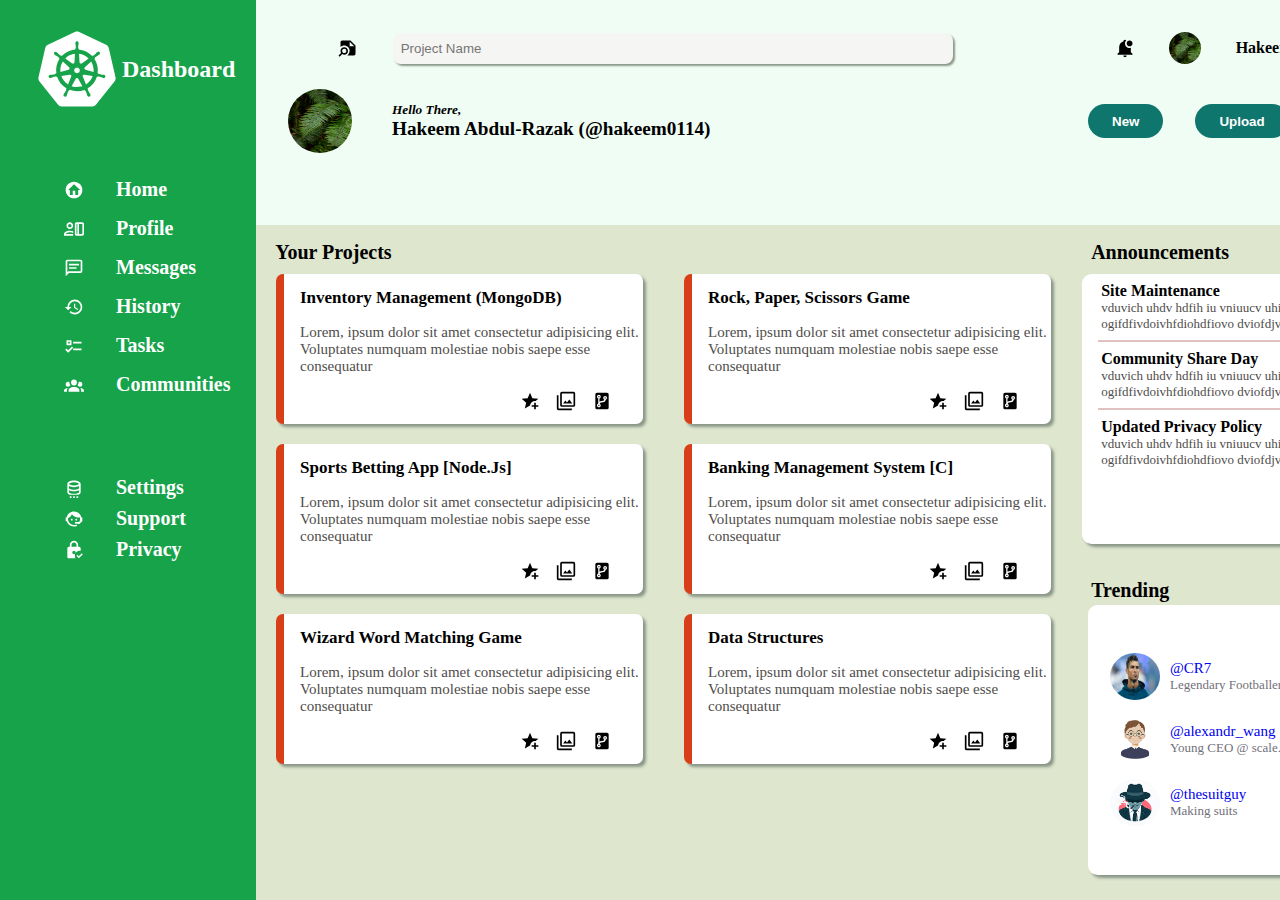
==== commit 6a3c3aa2: "Finished project" ====
--- a/index.html
+++ b/index.html
@@ -63,7 +63,7 @@
         <div class="main">
             <div class="header">
                 <div class="nav">
-                    <svg  xmlns="http://www.w3.org/2000/svg" viewBox="0 0 24 24"><title>note-search</title><path d="M15 3H5C3.89 3 3 3.89 3 5V10.82C5.55 8.37 9.59 8.4 12.1 10.9C14.63 13.44 14.63 17.56 12.1 20.1C11.74 20.45 11.35 20.74 10.94 21H19C20.11 21 21 20.11 21 19V9L15 3M14 10V4.5L19.5 10H14M7.5 11C5 11 3 13 3 15.5C3 16.38 3.25 17.21 3.69 17.9L.61 21L2 22.39L5.12 19.32C5.81 19.75 6.63 20 7.5 20C10 20 12 18 12 15.5S10 11 7.5 11M7.5 18C6.12 18 5 16.88 5 15.5S6.12 13 7.5 13 10 14.12 10 15.5 8.88 18 7.5 18Z" /></svg>
+                    <svg xmlns="http://www.w3.org/2000/svg" viewBox="0 0 24 24"><title>note-search</title><path d="M15 3H5C3.89 3 3 3.89 3 5V10.82C5.55 8.37 9.59 8.4 12.1 10.9C14.63 13.44 14.63 17.56 12.1 20.1C11.74 20.45 11.35 20.74 10.94 21H19C20.11 21 21 20.11 21 19V9L15 3M14 10V4.5L19.5 10H14M7.5 11C5 11 3 13 3 15.5C3 16.38 3.25 17.21 3.69 17.9L.61 21L2 22.39L5.12 19.32C5.81 19.75 6.63 20 7.5 20C10 20 12 18 12 15.5S10 11 7.5 11M7.5 18C6.12 18 5 16.88 5 15.5S6.12 13 7.5 13 10 14.12 10 15.5 8.88 18 7.5 18Z" /></svg>
                     <input id="search-nav" type="text" placeholder="Project Name" class="search-field">
                     <svg xmlns="http://www.w3.org/2000/svg" viewBox="0 0 24 24"><title>bell-badge</title><path d="M21 6.5C21 8.43 19.43 10 17.5 10S14 8.43 14 6.5 15.57 3 17.5 3 21 4.57 21 6.5M19 11.79C18.5 11.92 18 12 17.5 12C14.47 12 12 9.53 12 6.5C12 5.03 12.58 3.7 13.5 2.71C13.15 2.28 12.61 2 12 2C10.9 2 10 2.9 10 4V4.29C7.03 5.17 5 7.9 5 11V17L3 19V20H21V19L19 17V11.79M12 23C13.11 23 14 22.11 14 21H10C10 22.11 10.9 23 12 23Z" /></svg>               
                     <img src="/images/leaf.aviv" width="20px" height="20px" alt="User Profile Photo">
@@ -108,7 +108,7 @@
                                 </div>
 
                                 <div class="card">
-                                    <h6>Inventory Management (MongoDB)</h6>
+                                    <h6>Rock, Paper, Scissors Game</h6>
                                     <p>Lorem, ipsum dolor sit amet consectetur adipisicing elit. <br> 
                                         Voluptates numquam molestiae nobis saepe esse consequatur <br>
                                         </p>
@@ -121,7 +121,7 @@
                                 </div>
 
                                 <div class="card">
-                                    <h6>Inventory Management (MongoDB)</h6>
+                                    <h6>Sports Betting App [Node.Js]</h6>
                                     <p>Lorem, ipsum dolor sit amet consectetur adipisicing elit. <br> 
                                         Voluptates numquam molestiae nobis saepe esse consequatur <br>
                                         </p>
@@ -134,7 +134,7 @@
                                 
                                 </div>
                                 <div class="card">
-                                    <h6>Inventory Management (MongoDB)</h6>
+                                    <h6>Banking Management System [C] </h6>
                                     <p>Lorem, ipsum dolor sit amet consectetur adipisicing elit. <br> 
                                         Voluptates numquam molestiae nobis saepe esse consequatur <br>
                                         </p>
@@ -147,7 +147,7 @@
                                 
                                 </div>
                                 <div class="card">
-                                    <h6>Inventory Management (MongoDB)</h6>
+                                    <h6>Wizard Word Matching Game</h6>
                                     <p>Lorem, ipsum dolor sit amet consectetur adipisicing elit. <br> 
                                         Voluptates numquam molestiae nobis saepe esse consequatur <br>
                                         </p>
@@ -160,7 +160,7 @@
                                 
                                 </div>
                                 <div class="card">
-                                    <h6>Inventory Management (MongoDB)</h6>
+                                    <h6>Data Structures</h6>
                                     <p>Lorem, ipsum dolor sit amet consectetur adipisicing elit. <br> 
                                         Voluptates numquam molestiae nobis saepe esse consequatur <br>
                                         </p>
@@ -215,36 +215,32 @@
                                 <div class="trending-card">
                                         <div class="trending-image" >
                                             <img src="./images/cr7.jpg" alt="CR7" width="25px">
-                                        </div>
-
-                                        <div class="trending-text">
-                                            <h6>@CR7</h6>
-                                            <p>Footballer</p>
-                                        </div>
-                                </div>
-
-                                <div class="trending-card">
-                                    <div class="trending-image" >
-                                        <img src="./images/boy.jpg" alt="Boy with glasses" width="25px">
-                                    </div>
-
-                                    <div class="trending-text">
-                                        <h6>@alexander_wang</h6>
-                                        <p>Young CEO @ scale.io</p>
-                                    </div>
-                            </div>
-
-                            <div class="trending-card">
-                                <div class="trending-image" >
-                                    <img src="./images/mafia.avif" alt="Business-man" width="25px">
-                                </div>
-
-                                <div class="trending-text">
-                                    <h6>@thesuitguy</h6>
-                                    <p>Making suits</p>
-                                </div>
-                        </div>
-                        
+                                            <div class="trending-text">
+                                                <h6>  <a target="_blank" href="https://twitter.com/Cristiano?ref_src=twsrc%5Egoogle%7Ctwcamp%5Eserp%7Ctwgr%5Eauthor"> @CR7</a></h6>
+                                                <p>Legendary Footballer</p>
+                                            </div>
+                                        </div>
+
+                                        <div class="trending-image" >
+                                            <img src="./images/boy.jpg" alt="Boy with glasses" width="25px">
+                                            <div class="trending-text">
+                                                <h6> <a target="_blank" href="https://twitter.com/alexandr_wang?ref_src=twsrc%5Egoogle%7Ctwcamp%5Eserp%7Ctwgr%5Eauthor">@alexandr_wang</a> </h6>
+                                                <p>Young CEO @ scale.io</p>
+                                            </div>
+                                        </div>
+
+                                        <div class="trending-image" >
+                                            <img src="./images/mafia.avif" alt="Business-man" width="25px">
+                                            <div class="trending-text">
+                                                <h6> <a  target="_blank" href="https://twitter.com/custom_suit">@thesuitguy</a> </h6>
+                                                <p>Making suits</p>
+                                            </div>
+                                        </div>
+        
+                                  
+                                       
+                                </div>
+  
                         </div>
                 </div>
             </div>
--- a/style.css
+++ b/style.css
@@ -39,7 +39,7 @@
 
 .sidebar-menu{
     display:grid;
-    gap: .5rem;
+    gap: 1rem;
     margin-left: 4rem;
 }
 .sidebar-hero{
@@ -134,7 +134,7 @@
 }
 
 .nav > input{
-    width: 27rem;
+    width: 35rem;
     border-radius: .5rem;
 
     margin-right: 5rem;
@@ -147,13 +147,9 @@
     box-shadow: 2px 2px 2px #8b9788;
     padding: .5rem;
 }
-
-#search-nav:focus{
-    border: 2px  #e9ebcc;
-    box-shadow: 2px 2px 2px #cece56;
-}
-#search-nav:active{
-    border: 2px  #e9ebcc;
+.nav>input:focus{
+    outline: none;
+    border: 2px  #8ed379;
     box-shadow: 2px 2px 2px #cece56;
 }
 
@@ -225,10 +221,7 @@
     
    
 }
-.projects > h4{
-    margin-left: 1.2rem;
-    margin-top: 1rem;
-}
+
 
 .cards-left{
   
@@ -243,6 +236,7 @@
 
 .card{
     background-color: white;
+    box-shadow: 3px 3px 3px #8b9788;
     border-left: .5rem solid rgb(216, 62, 23);
     border-radius: 7px;
     width: 90%;
@@ -280,7 +274,10 @@
 }
 .projects > h4{
     font-size: 20px;
-}
+    margin-left: 1.2rem;
+    margin-top: 1rem;
+}
+
 h6{
     font-size: 17px;
 }
@@ -301,6 +298,7 @@
     height: 80%;
     background-color: white;
     border-radius: .6rem;
+    
 }
 .announce-text{
     padding: .5rem 1.2rem;
@@ -312,7 +310,73 @@
     font-size: 13px;
     color: #504d4b; 
 }
+
+.announce > h4{
+    font-size: 20px;
+    margin-left: 1.2rem;
+    margin-top: 1rem;
+}
+
+.trending >h4{
+    font-size: 20px;
+    margin-left: 1.2rem;
+    margin-top:1rem;
+    margin-bottom: .2rem;
+}
+
+.announce-card{
+    margin: 10px;
+    box-shadow: 3px 3px 3px #8b9788;
+}
+
 .underline{
-    border: 1px solid black;
+    border: 1.1px solid rgb(224, 193, 193);
+    width: 90%;
+    margin-left: 1rem;
+}
+
+.trending-card{
+    margin-left: 1rem;
     width: 80%;
+    display: flex;
+    flex-direction: column;
+    justify-content: center;
+
+   
+    box-shadow: 3px 3px 3px #8b9788;
+
+}
+.trending-image{
+    display: flex;
+    align-items: center;
+    justify-content: start;
+    
+    margin: 8px 22px;
+    
+}
+
+.trending-image>img{
+    border-radius: 50%; /*Circular images*/
+    width: 50px;
+    height: 47px;
+}
+
+.trending-text{
+    margin-left: 10px;
+}
+.trending-text >p{
+    font-size: 13px;   
+    color: #71717a;
+}
+.trending-text >h6{
+    font-size: 15px;  
+    font-weight: lighter; 
+}
+
+.trending-text a{
+    text-decoration: none;
+}
+
+.trending-text > h6> a:visited{
+    color: inherit; /*inherits its parent's color*/
 }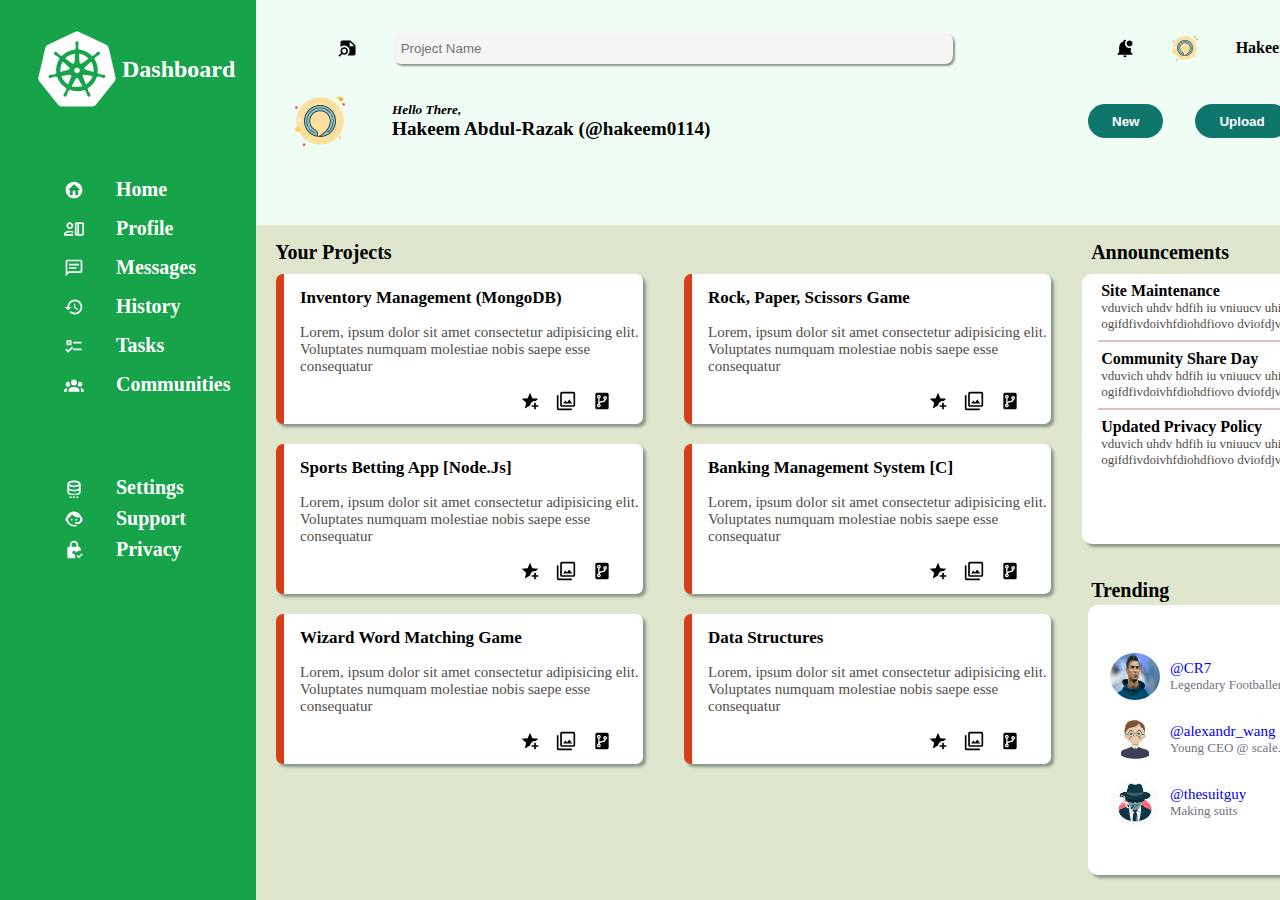
==== commit d3bb3ee6: "Replace aviv image with a png.To fix image issue" ====
--- a/index.html
+++ b/index.html
@@ -66,13 +66,13 @@
                     <svg xmlns="http://www.w3.org/2000/svg" viewBox="0 0 24 24"><title>note-search</title><path d="M15 3H5C3.89 3 3 3.89 3 5V10.82C5.55 8.37 9.59 8.4 12.1 10.9C14.63 13.44 14.63 17.56 12.1 20.1C11.74 20.45 11.35 20.74 10.94 21H19C20.11 21 21 20.11 21 19V9L15 3M14 10V4.5L19.5 10H14M7.5 11C5 11 3 13 3 15.5C3 16.38 3.25 17.21 3.69 17.9L.61 21L2 22.39L5.12 19.32C5.81 19.75 6.63 20 7.5 20C10 20 12 18 12 15.5S10 11 7.5 11M7.5 18C6.12 18 5 16.88 5 15.5S6.12 13 7.5 13 10 14.12 10 15.5 8.88 18 7.5 18Z" /></svg>
                     <input id="search-nav" type="text" placeholder="Project Name" class="search-field">
                     <svg xmlns="http://www.w3.org/2000/svg" viewBox="0 0 24 24"><title>bell-badge</title><path d="M21 6.5C21 8.43 19.43 10 17.5 10S14 8.43 14 6.5 15.57 3 17.5 3 21 4.57 21 6.5M19 11.79C18.5 11.92 18 12 17.5 12C14.47 12 12 9.53 12 6.5C12 5.03 12.58 3.7 13.5 2.71C13.15 2.28 12.61 2 12 2C10.9 2 10 2.9 10 4V4.29C7.03 5.17 5 7.9 5 11V17L3 19V20H21V19L19 17V11.79M12 23C13.11 23 14 22.11 14 21H10C10 22.11 10.9 23 12 23Z" /></svg>               
-                    <img src="/images/leaf.aviv" width="20px" height="20px" alt="User Profile Photo">
+                    <img src="/images/user.png" width="20px" height="20px" alt="User Profile Photo">
                     <h4>Hakeem Abdul-Razak</h4>
                 </div>
 
                 <div class="intro">
                     <div class="left">
-                        <img id="intro-left" src="/images/leaf.aviv" width="20px" height="20px" alt="User Profile Photo">
+                        <img id="intro-left" src="/images/user.png" width="20px" height="20px" alt="User Profile Photo">
                        
                         <div  id="intro-left" class="left-text">
                             <h5> <em>Hello There,</em></h5>
